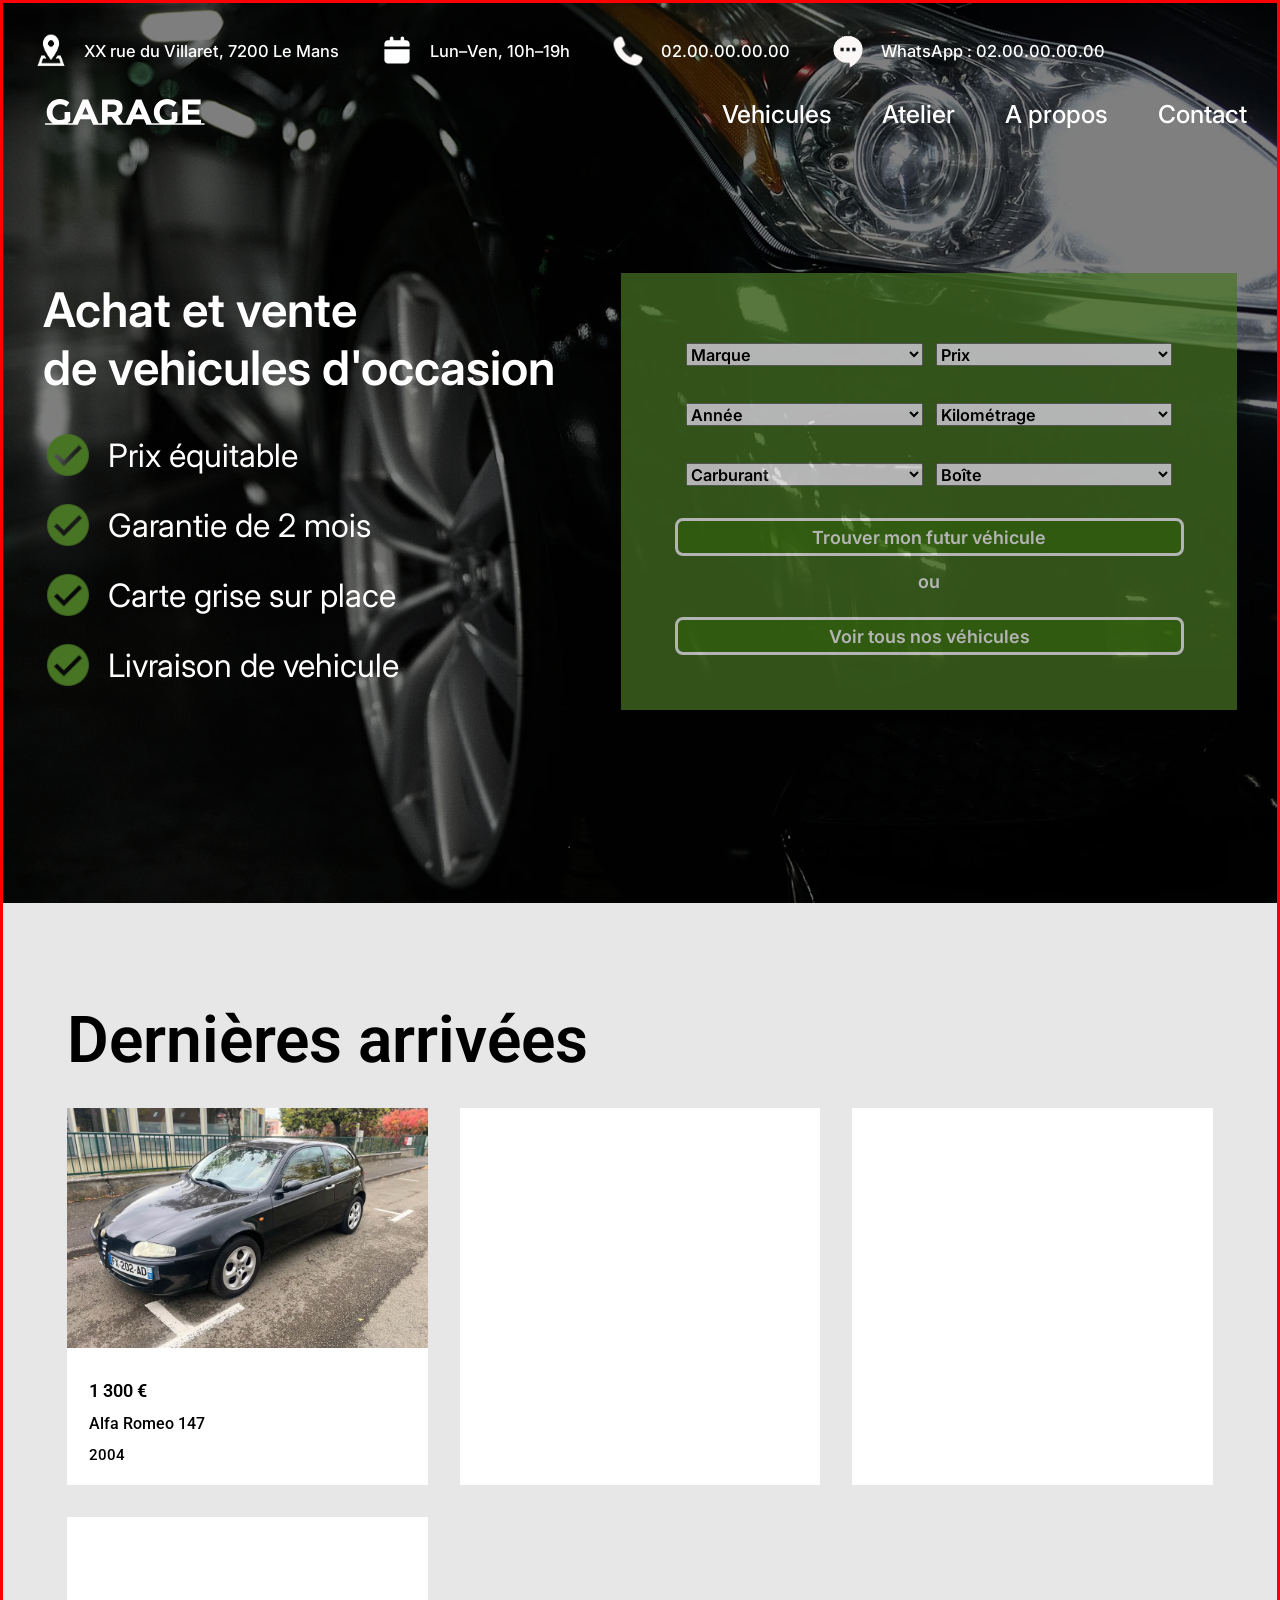
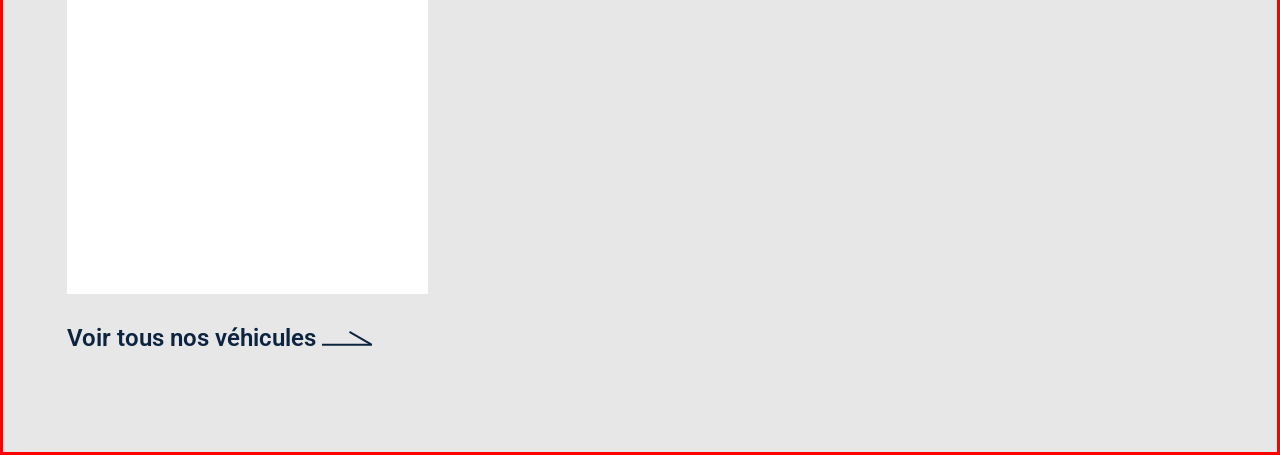
==== index.html @ d2f95412 "Add files via upload" ====
<!DOCTYPE html>

<html lang="fr">

<head>
    <meta charset="UTF-8">
    <meta name="viewport" content="width=device-width, initial-scale=1.0">

    <link rel="preconnect" href="https://fonts.googleapis.com">
    <link rel="preconnect" href="https://fonts.gstatic.com" crossorigin>
    <link
        href="https://fonts.googleapis.com/css2?family=Inter:ital,opsz,wght@0,14..32,100..900;1,14..32,100..900&family=Roboto:ital,wght@0,100..900;1,100..900&display=swap"
        rel="stylesheet">

    <link rel="stylesheet" href="assets/styles//style.css">

    <title>Document</title>
</head>

<body>
    <div class="wraper">
        <header class="header" id="main-header">
            <div class="header__contacts-line">
                <img src="assets/img/icons/Address.png" alt="adresse icon" class="header__icon">
                <span class="header__text">XX rue du Villaret, 7200 Le Mans</span>
                <img src="assets/img/icons/calendar-solid-full.svg" alt="calendriericon" class="header__icon">
                <span class="header__text"> Lun–Ven, 10h–19h</span>
                <img src="assets/img/icons/phone-white.png" alt="téléphone_icon" class="header__icon">
                <span class="header__text">02.00.00.00.00</span>
                <img src="assets/img/icons/Chat Bubble_white.png" alt="whatswpp tchat icon" class="header__icon">
                <span class="header__text">WhatsApp : 02.00.00.00.00</span>
            </div>
            <div class="header__menu-line">
                <div class="header__logo">
                    <img class="header__logo-icon" src="assets/img/icons/logo.svg" alt="logo">
                </div>
                <nav class="header__menu">
                    <list class="header__menu-list">
                        <li class="header__menu-item"><a href="" class="header__menu-link">Vehicules</a></li>
                        <li class="header__menu-item"><a href="" class="header__menu-link">Atelier</a></li>
                        <li class="header__menu-item"><a href="" class="header__menu-link">A propos</a></li>
                        <li class="header__menu-item"><a href="" class="header__menu-link">Contact</a></li>
                    </list>
                </nav>
            </div>
        </header>

        <div class="hero">
            <div class="hero__overlay">

            </div>
            <div class="hero__content">
                <div class="hero__text">
                    <div class="hero__title">
                        Achat et vente<br>
                        de vehicules d'occasion
                    </div>
                    <div class="hero__items">
                        <div class="hero__item">
                            <img src="assets/img/icons/Ok.svg" alt="OK">
                            Prix ​​équitable
                        </div>
                        <div class="hero__item">
                            <img src="assets/img/icons/Ok.svg" alt="OK">
                            Garantie de 2 mois
                        </div>
                        <div class="hero__item">
                            <img src="assets/img/icons/Ok.svg" alt="OK">
                            Carte grise sur place
                        </div>
                        <div class="hero__item">
                            <img src="assets/img/icons/Ok.svg" alt="OK">
                            Livraison de vehicule
                        </div>
                    </div>
                </div>
                <div class="hero__form">
                    <form action="search.php">
                        <div class="hero__inputs-container">
                            <div>
                                <label for="brand"></label>
                                <select name="brand" id="brand" class="hero__input">
                                    <option value="alfa-romeo">Marque</option>
                                    <option value="alfa-romeo">Alfa Romeo</option>
                                    <option value="bmw">BMW</option>
                                    <option value="chevrolet">Chevrolet</option>
                                    <option value="citroën">Citroën</option>
                                    <option value="ford">Ford</option>
                                    <option value="opel">Opel</option>
                                    <option value="peugeot">Peugeot</option>
                                    <option value="renault">Renault</option>
                                    <option value="volkswagen">Volkswagen</option>
                                </select>
                                <label for="proce"></label>
                                <select name="price" id="price" class="hero__input">
                                    <option value="">Prix</option>
                                    <option value="0-3000">Moins de 3 000 €</option>
                                    <option value="3000-6000">3 000 – 6 000 €</option>
                                    <option value="6000-10000">6 000 – 10 000 €</option>
                                    <option value="10001">Plus de 10 000 €</option>
                                </select>
                            </div>
                            <div>
                                <label for="year"></label>
                                <select name="year" id="year" class="hero__input">
                                    <option value="">Année</option>
                                    <option value="1990">1990 et avant</option>
                                    <option value="1995">1995 et avant</option>
                                    <option value="2000">2000 et avant</option>
                                    <option value="2005">2005 et avant</option>
                                    <option value="2010">2010 et avant</option>
                                    <option value="2015">2015 et avant</option>
                                    <option value="2020">2020 et avant</option>
                                    <option value="2021">2021 et plus</option>
                                </select>
                                <select name="mileage" id="mileage" class="hero__input">
                                    <option value="">Kilométrage</option>
                                    <option value="50000">50 000 km et moins</option>
                                    <option value="100000">100 000 km et moins</option>
                                    <option value="150000">150 000 km et moins</option>
                                    <option value="200000">200 000 km et moins</option>
                                    <option value="250000">250 000 km et moins</option>
                                    <option value="300000">300 000 km et moins</option>
                                    <option value="300001">Plus de 300 000 km</option>
                                </select>
                                <div>
                                    <select name="fuel" id="fuel" class="hero__input">
                                        <option value="">Carburant</option>
                                        <option value="essence">Essence</option>
                                        <option value="diesel">Diesel</option>
                                        <option value="hybride">Hybride</option>
                                        <option value="electrique">Électrique</option>
                                    </select>
                                    <select name="gearbox" id="gearbox" class="hero__input">
                                        <option value="">Boîte</option>
                                        <option value="manuelle">Manuelle</option>
                                        <option value="automatique">Automatique</option>
                                    </select>
                                </div>
                            </div>
                            <button class="hero__btn" id="find">
                                Trouver mon futur véhicule
                            </button>
                            <span class="or">ou</span>
                            <button class="hero__btn" id="all">
                                Voir tous nos véhicules
                            </button>
                        </div>
                    </form>
                </div>
            </div>
        </div>

        <section class="cars">
            <h2>Dernières arrivées</h2>
            <div class="cars__card-container">
                <div class="cars__card">
                    <div class="cars__img-container">
                        <img src="assets/img/content/01/01.jpg" alt="Alfa Romeo 147">
                        <div class="cars__specs">
                            <div class="cars__price">
                                1 300 €
                            </div>
                            <div class="cars__brand">
                                Alfa Romeo 147
                            </div>
                            <div class="cars__year">
                                2004
                            </div>
                        </div>
                    </div>
                </div>
                <div class="cars__card">

                </div>
                <div class="cars__card">

                </div>
                <div class="cars__card">

                </div>
            </div>
            <a href="#" class="inner-link">Voir tous nos véhicules <img src="assets/img/icons/link_arrow.svg"
                    alt=""></a>
        </section>

</body>

</html>
---- assets/styles/style.css ----
/*** NORMALIZING ***/

* {
    box-sizing: border-box;
}

h1,
h2,
h3,
h4,
h5,
h6,
body,
div {
    margin: 0;
    padding: 0;
}

input,
textarea,
div {
    margin: 0;
    padding: 0;
    box-sizing: border-box;
}

ul,
ol,
li {
    list-style: none;
    margin: 0;
    padding: 0;
}

a {
    text-decoration: none;
}

a:hover {
    text-decoration: underline;
}

/*** END OF NORMALIZING ***/

body {
    background: #e7e7e7;
    overflow-x: hidden;
}

h2 {
    font-size: 64px;
    font-weight: 600;
}

.inner-link {
    font-family: 'Roboto';
    font-size: 24px;
    font-weight: 600;
    color: #0C243F;
}

.wraper {
    border: 3px solid red;
    position: relative;
    max-width: 1920px;
    margin: 0 auto;
}

/*** HEADER ***/

.header {
    position: absolute;
    top: 0;
    left: 0;
    width: 100%;
    height: 200px;
    padding: 30px;
    font-family: 'Inter';
    z-index: 5;
}

.header__contacts-line {
    display: flex;
    justify-content: start;
    align-items: center;
    margin-bottom: 30px;
}

.header__icon {
    width: calc(35px + (45 - 35) * ((100vw - 1200px) / (1920 - 1200)));
    height: calc(35px + (45 - 35) * ((100vw - 1200px) / (1920 - 1200)));
    margin-right: 15px;
}

.header__text {
    color: #ffffff;
    font-size: calc(16px + (20 - 16) * ((100vw - 1200px) / (1920 - 1200)));
    font-weight: 500;
    margin-right: 40px;
}

.header__menu-line {
    width: 100%;
    display: flex;
    justify-content: space-between;
    align-items: center;
    color: #ffffff;
}

.header__logo img {
    width: calc(180px + (220 - 180) * ((100vw - 1200px) / (1920 - 1200)));
    height: calc(25px + (35 - 25) * ((100vw - 1200px) / (1920 - 1200)));
}

.header__menu-list {
    display: flex;
    justify-content: space-between;
    align-items: center;
}

.header__menu-item {
    margin-left: 50px;
}

.header__menu-link {
    font-size: calc(24px + (30 - 24) * ((100vw - 1200px) / (1920 - 1200)));
    font-weight: 500;
    color: #ffffff;
}

/*** HERO ***/
.hero {
    position: relative;
    width: 100%;
    height: 100vh;
    font-family: 'Inter';
    background-image: url("../../img/content/main-hero.webp");
    background-size: cover;
    background-position: center;
}

.hero__overlay {
    width: 100%;
    height: 100%;
    background: #000000;
    opacity: 0.5;
    z-index: 3;
    position: absolute;
    inset: 0;
}

.hero__content {
    z-index: 3;
    color: #ffffff;
    font-size: 50px;
    position: absolute;
    top: 30%;
    padding: 0 40px;
    display: flex;
    justify-content: space-between;
    align-items: flex-end;
    width: 100%;
}

.hero__text {
    width: 50%;
}

.hero__title {
    font-size: calc(45px + (70 - 45) * ((100vw - 1200px) / (1920 - 1200)));
    font-weight: 600;
}

.hero__items {
    margin-top: 33px;
}

.hero__items img {
    margin-right: 15px;
}

.hero__item {
    display: flex;
    justify-content: flex-start;
    align-items: center;
    font-size: calc(30px + (50 - 30) * ((100vw - 1200px) / (1920 - 1200)));
    margin-bottom: 20px;
}

.hero__form {
    background-color: #477524;
    opacity: 0.7;
    width: 53%;
    height: auto;
    padding: 40px;
    margin-top: 0px;
}

.hero__inputs-container {
    display: flex;
    flex-direction: column;
    justify-content: flex-start;
    align-items: center;
}

.hero__input {
    /* width: 290px; */
    width: calc(230px + (290 - 230) * ((100vw - 1200px) / (1920 - 1200)));
    height: 23px;
    font-family: 'Inter';
    font-size: calc(16px + (18 - 16) * ((100vw - 1200px) / (1920 - 1200)));
    font-weight: 600;
}

.hero__btn {
    background-color: #448016;
    width: 95%;
    height: 38px;
    border: 3px solid #ffffff;
    border-radius: 8px;
    margin: 25px 0 15px 0;
    font-family: 'Inter';
    font-size: 18px;
    font-weight: 600;
    color: #ffffff;
}

.hero__btn:hover {
    background-color: #90cf60;
    color: #0C243F;
}

.or {
    font-family: 'Inter';
    font-size: 18px;
    font-weight: 600;
    color: #ffffff;
}

/*** CARS **/
.cars {
    max-width: 1393px;
    width: 90%;
    margin: 100px auto;
    font-family: 'Roboto';
}

.cars__card-container {
    margin: 30px auto;
    width: 100%;
    display: grid;
    grid-template-columns: repeat(auto-fit, minmax(321px, 1fr));
    gap: 32px;
}

.cars__card {
    background-color: #ffffff;
    /*  width: 321px; */
    height: 377px;
}

.cars__img-container {
    width: 100%;
    height: 240px;
}

.cars__img-container img {
    width: 100%;
    height: 240px;
    object-fit: cover;
}

.cars__specs {
    width: 100%;
    padding: 28px 22px;
}

.cars__price {
    font-size: 18px;
    font-weight: 600;
}

.cars__brand {
    font-size: 16px;
    font-weight: 500;
}

.cars__year {
    font-size: 15px;
    font-weight: 500;
}

.cars__price,
.cars__brand {
    margin-bottom: 13px;
}
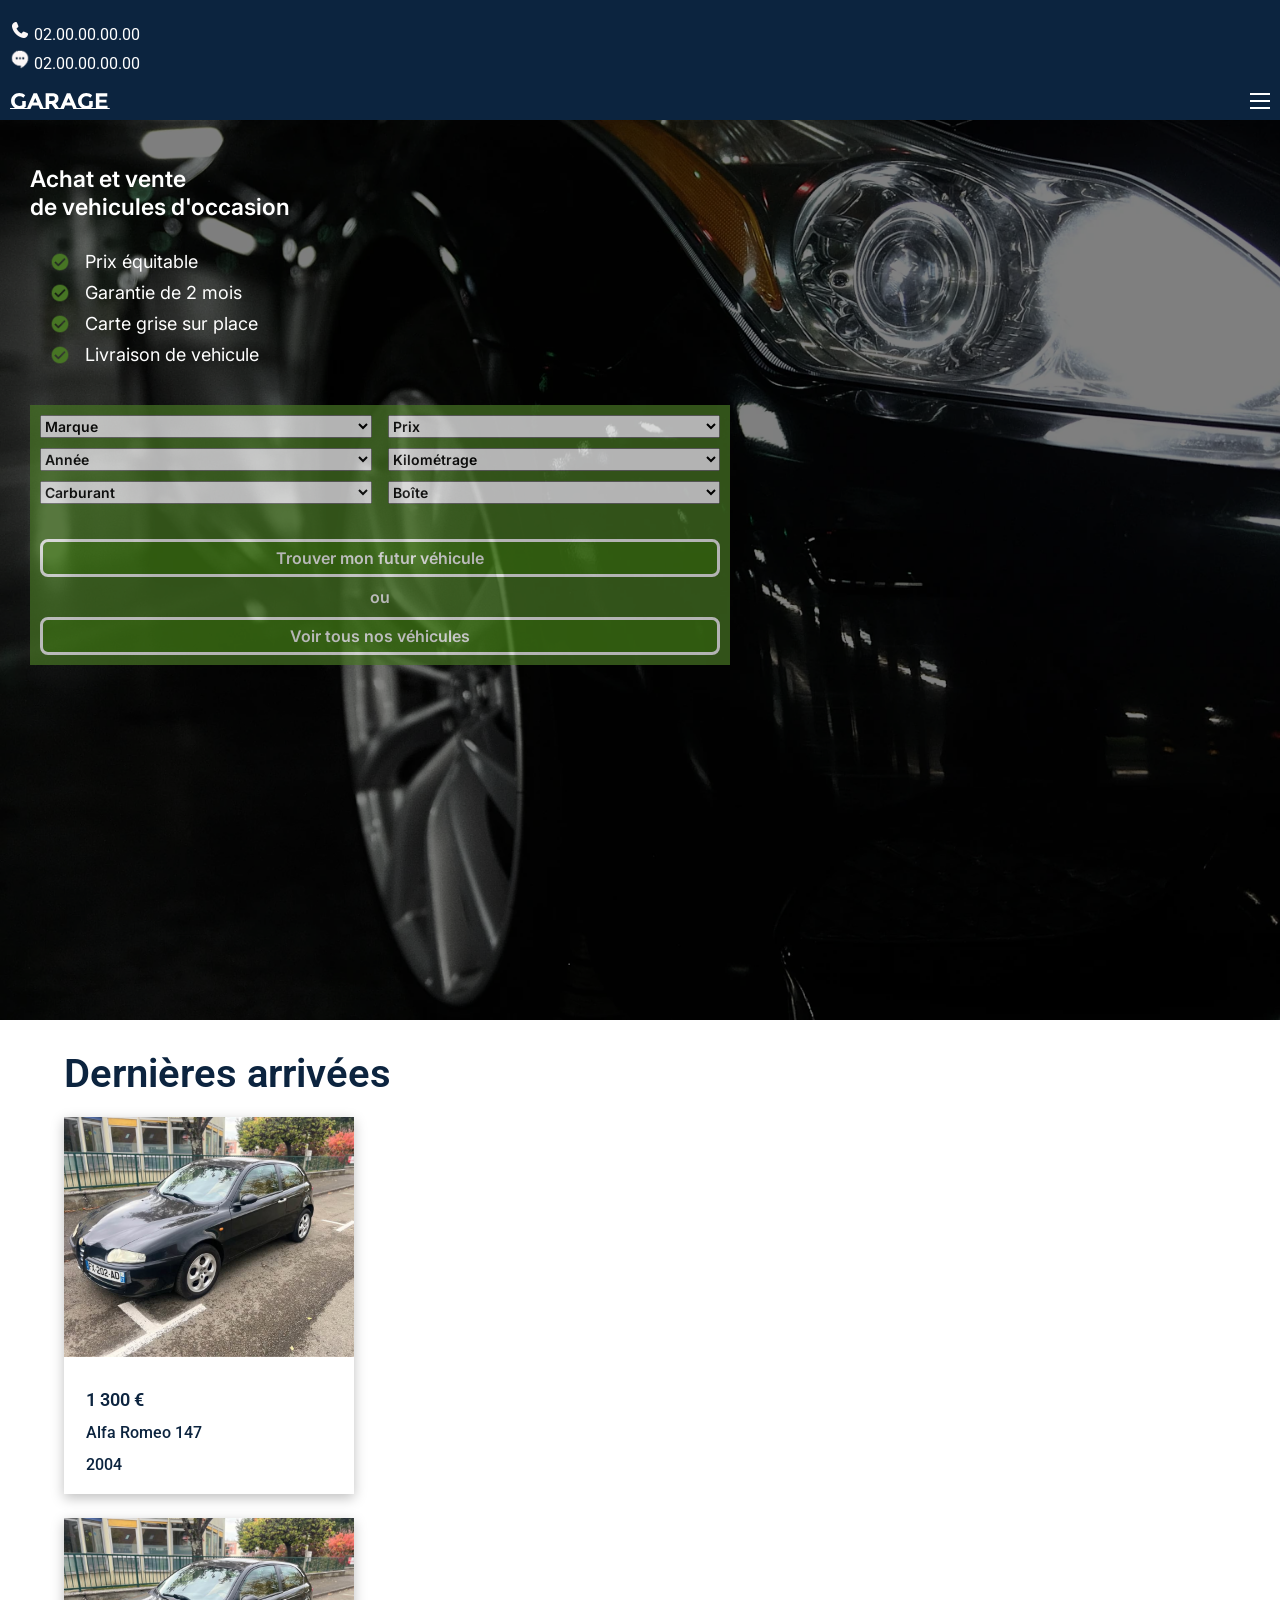
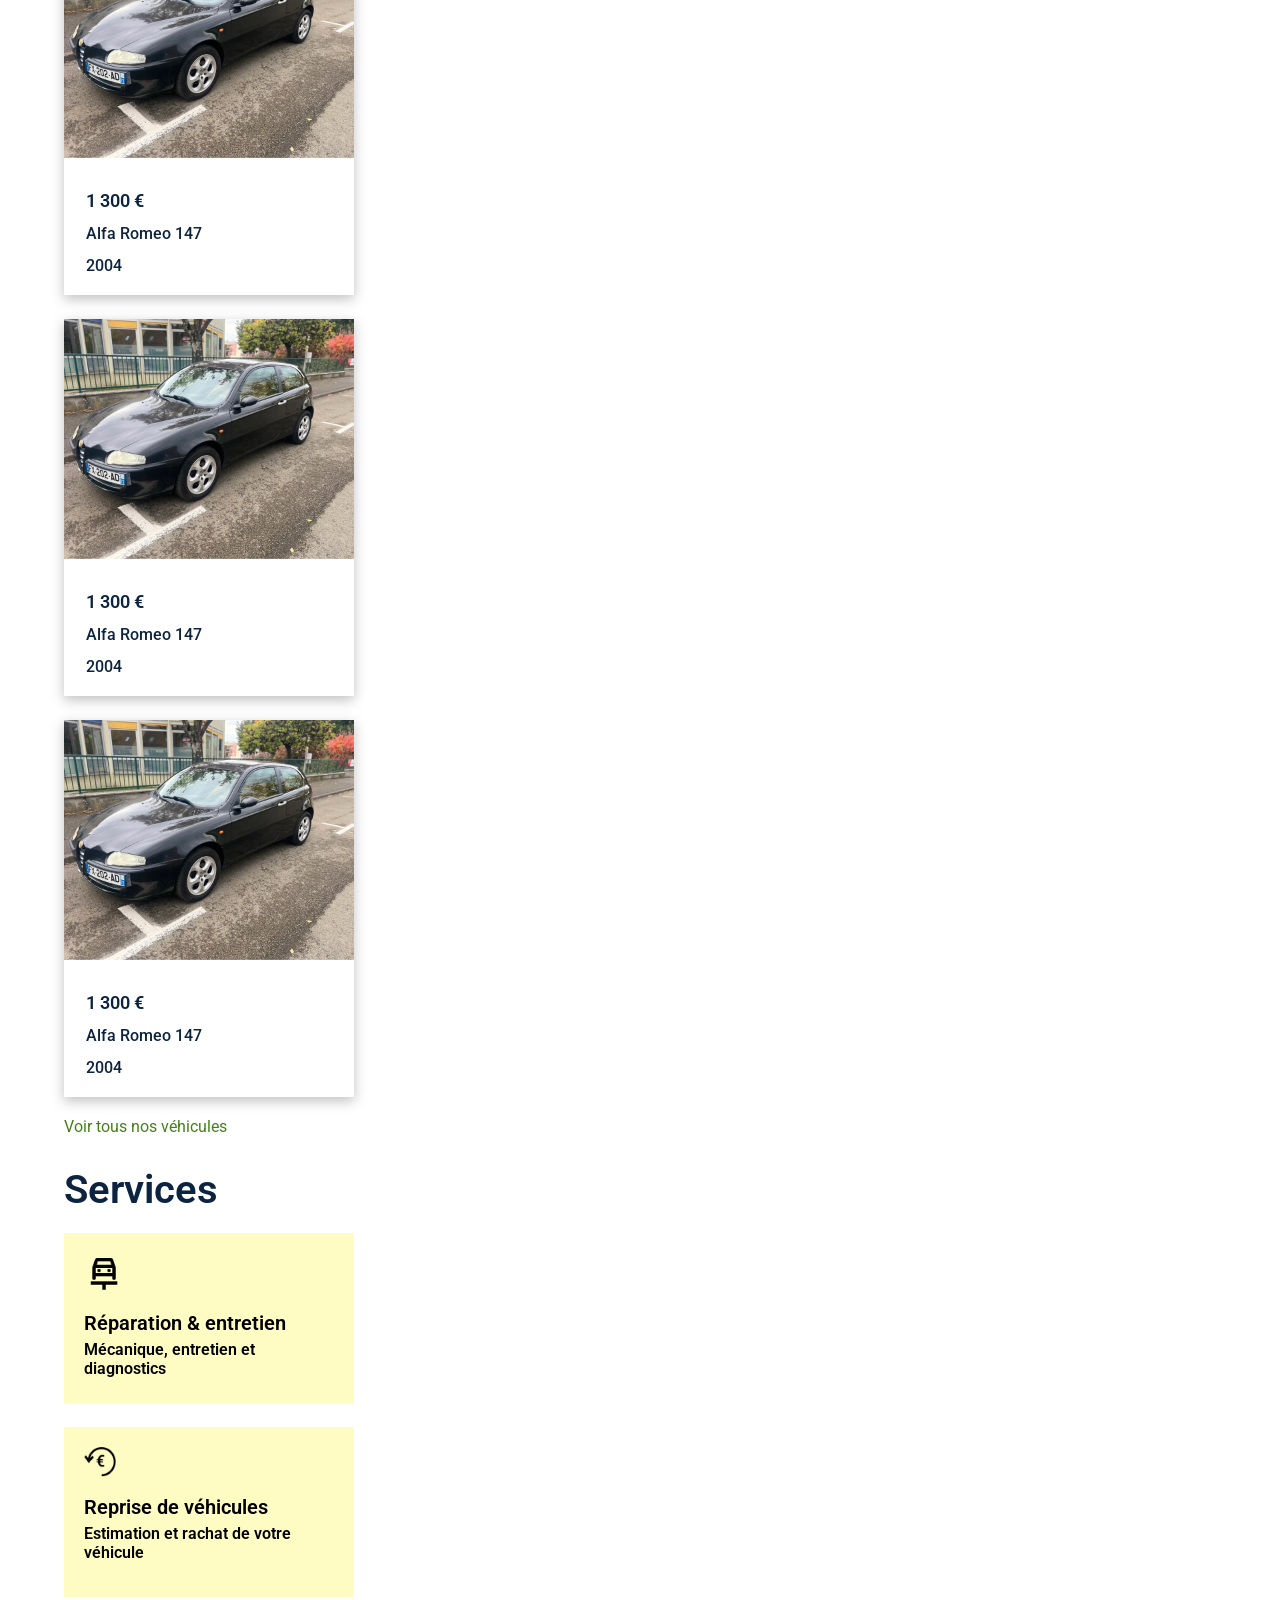
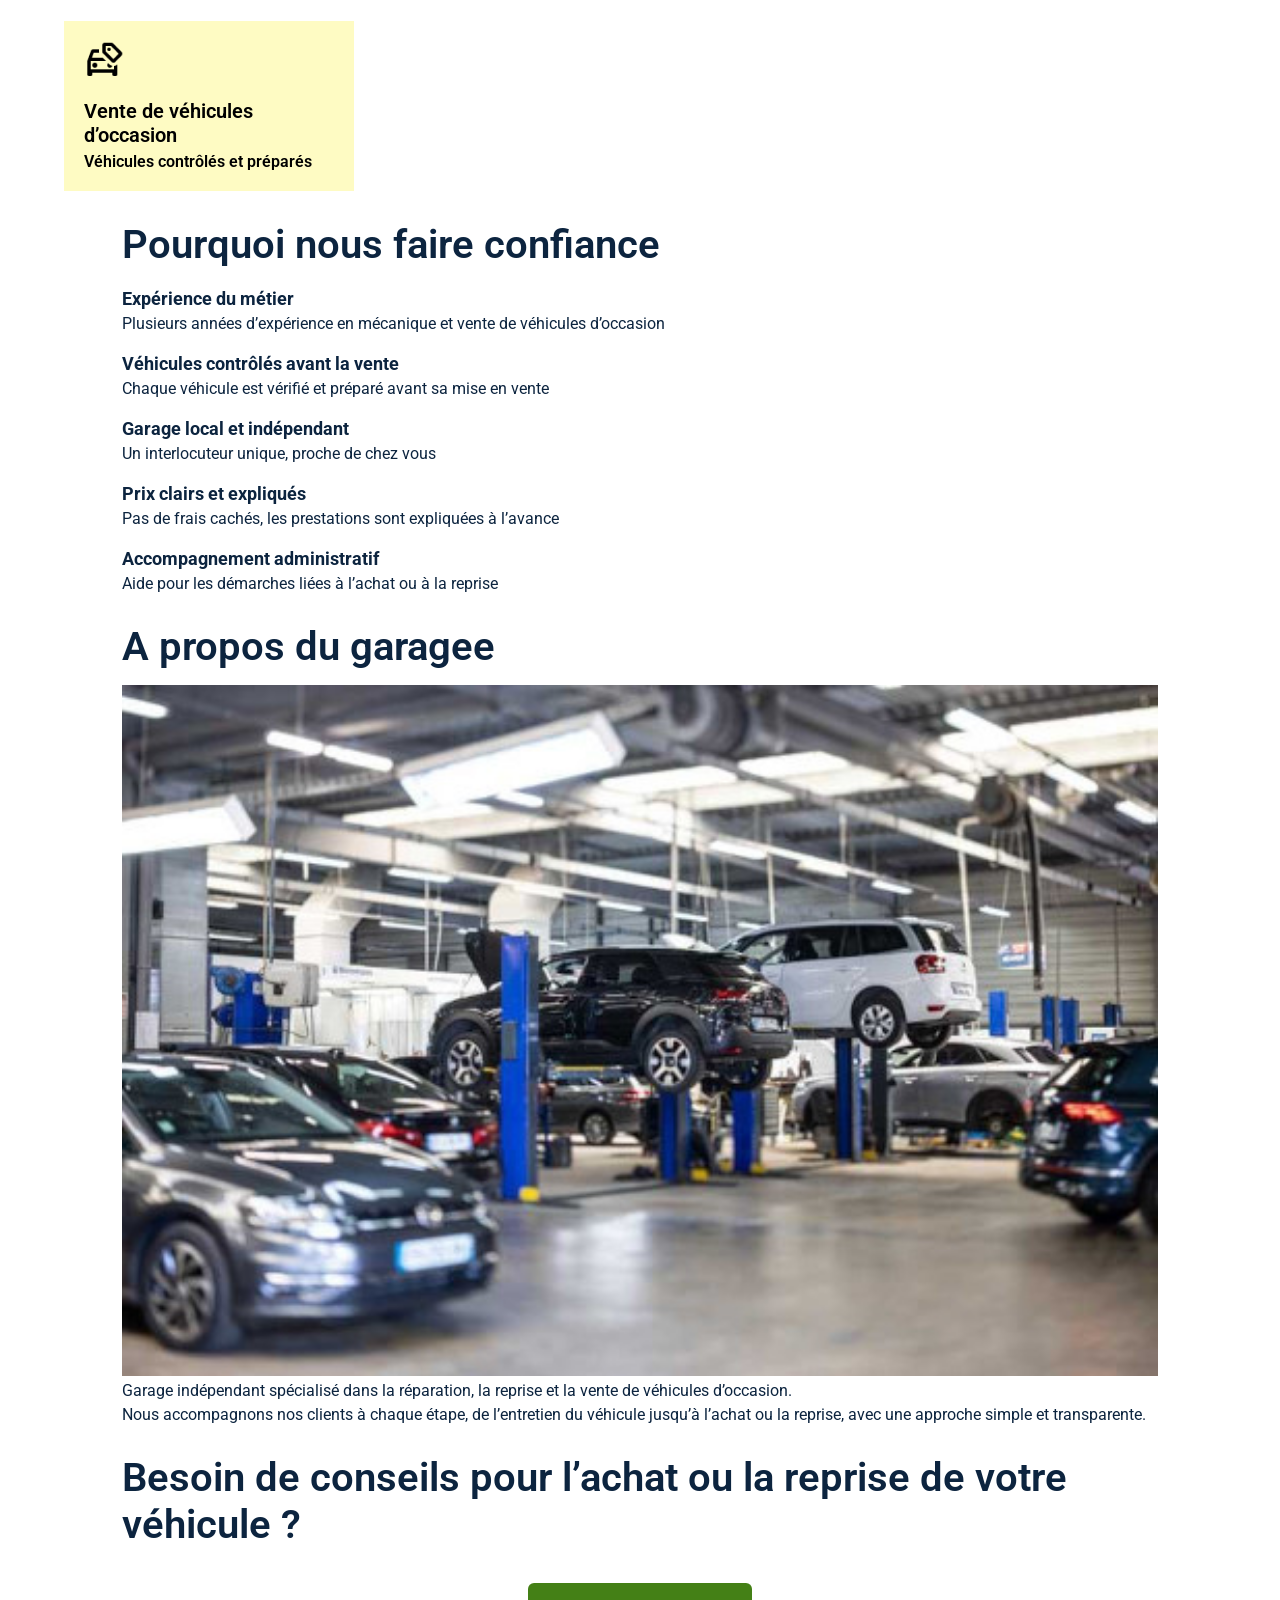
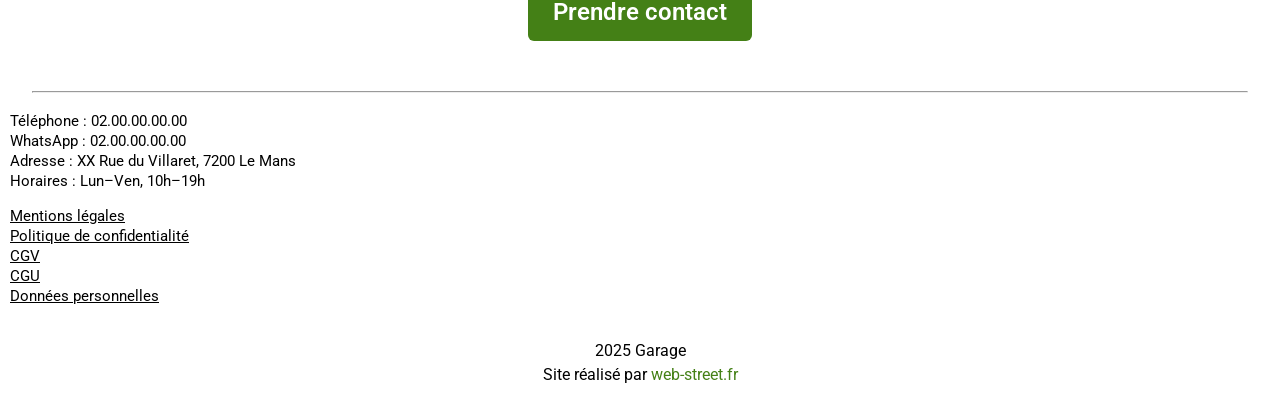
==== commit 89ae7aac: "Add files via upload" ====
--- a/index.html
+++ b/index.html
@@ -3,6 +3,7 @@
 <html lang="fr">
 
 <head>
+
     <meta charset="UTF-8">
     <meta name="viewport" content="width=device-width, initial-scale=1.0">
 
@@ -12,27 +13,43 @@
         href="https://fonts.googleapis.com/css2?family=Inter:ital,opsz,wght@0,14..32,100..900;1,14..32,100..900&family=Roboto:ital,wght@0,100..900;1,100..900&display=swap"
         rel="stylesheet">
 
-    <link rel="stylesheet" href="assets/styles//style.css">
+    <link rel="stylesheet" href="assets/styles/style.css">
 
     <title>Document</title>
 </head>
 
 <body>
-    <div class="wraper">
+
+    <div class="wrapper">
         <header class="header" id="main-header">
             <div class="header__contacts-line">
-                <img src="assets/img/icons/Address.png" alt="adresse icon" class="header__icon">
-                <span class="header__text">XX rue du Villaret, 7200 Le Mans</span>
-                <img src="assets/img/icons/calendar-solid-full.svg" alt="calendriericon" class="header__icon">
-                <span class="header__text"> Lun–Ven, 10h–19h</span>
-                <img src="assets/img/icons/phone-white.png" alt="téléphone_icon" class="header__icon">
-                <span class="header__text">02.00.00.00.00</span>
-                <img src="assets/img/icons/Chat Bubble_white.png" alt="whatswpp tchat icon" class="header__icon">
-                <span class="header__text">WhatsApp : 02.00.00.00.00</span>
+                <div>
+                    <img src="assets/img/icons/Address.png" alt="adresse icon" class="header__icon" id="address">
+                    <span class="header__text" id="address-text">XX rue du Villaret, 7200 Le Mans</span>
+                </div>
+                <div>
+                    <img src="assets/img/icons/calendar-solid-full.svg" alt="calendrier icon" class="header__icon"
+                        id="calendar">
+                    <span class="header__text" id="calendar-text"> Lun–Ven, 10h–19h</span>
+                </div>
+                <div>
+                    <img src="assets/img/icons/phone-white.png" alt="téléphone_icon" class="header__icon">
+                    <span class="header__text">02.00.00.00.00</span>
+                </div>
+                <div>
+                    <img src="assets/img/icons/Chat Bubble_white.png" alt="whatswpp tchat icon" class="header__icon">
+                    <span class="header__text"><span id="whatsapp__text">WhatsApp : </span>02.00.00.00.00</span>
+                </div>
             </div>
             <div class="header__menu-line">
+
                 <div class="header__logo">
                     <img class="header__logo-icon" src="assets/img/icons/logo.svg" alt="logo">
+                </div>
+                <div class="header__burger">
+                    <span class="header__burger-bar" id="header__burger-bar-1"></span>
+                    <span class="header__burger-bar" id="header__burger-bar-2"></span>
+                    <span class="header__burger-bar" id="header__burger-bar-3"></span>
                 </div>
                 <nav class="header__menu">
                     <list class="header__menu-list">
@@ -56,98 +73,106 @@
                         de vehicules d'occasion
                     </div>
                     <div class="hero__items">
-                        <div class="hero__item">
-                            <img src="assets/img/icons/Ok.svg" alt="OK">
-                            Prix ​​équitable
-                        </div>
-                        <div class="hero__item">
-                            <img src="assets/img/icons/Ok.svg" alt="OK">
-                            Garantie de 2 mois
-                        </div>
-                        <div class="hero__item">
-                            <img src="assets/img/icons/Ok.svg" alt="OK">
-                            Carte grise sur place
-                        </div>
-                        <div class="hero__item">
-                            <img src="assets/img/icons/Ok.svg" alt="OK">
-                            Livraison de vehicule
-                        </div>
-                    </div>
-                </div>
-                <div class="hero__form">
-                    <form action="search.php">
-                        <div class="hero__inputs-container">
-                            <div>
-                                <label for="brand"></label>
-                                <select name="brand" id="brand" class="hero__input">
-                                    <option value="alfa-romeo">Marque</option>
-                                    <option value="alfa-romeo">Alfa Romeo</option>
-                                    <option value="bmw">BMW</option>
-                                    <option value="chevrolet">Chevrolet</option>
-                                    <option value="citroën">Citroën</option>
-                                    <option value="ford">Ford</option>
-                                    <option value="opel">Opel</option>
-                                    <option value="peugeot">Peugeot</option>
-                                    <option value="renault">Renault</option>
-                                    <option value="volkswagen">Volkswagen</option>
-                                </select>
-                                <label for="proce"></label>
-                                <select name="price" id="price" class="hero__input">
-                                    <option value="">Prix</option>
-                                    <option value="0-3000">Moins de 3 000 €</option>
-                                    <option value="3000-6000">3 000 – 6 000 €</option>
-                                    <option value="6000-10000">6 000 – 10 000 €</option>
-                                    <option value="10001">Plus de 10 000 €</option>
-                                </select>
-                            </div>
-                            <div>
-                                <label for="year"></label>
-                                <select name="year" id="year" class="hero__input">
-                                    <option value="">Année</option>
-                                    <option value="1990">1990 et avant</option>
-                                    <option value="1995">1995 et avant</option>
-                                    <option value="2000">2000 et avant</option>
-                                    <option value="2005">2005 et avant</option>
-                                    <option value="2010">2010 et avant</option>
-                                    <option value="2015">2015 et avant</option>
-                                    <option value="2020">2020 et avant</option>
-                                    <option value="2021">2021 et plus</option>
-                                </select>
-                                <select name="mileage" id="mileage" class="hero__input">
-                                    <option value="">Kilométrage</option>
-                                    <option value="50000">50 000 km et moins</option>
-                                    <option value="100000">100 000 km et moins</option>
-                                    <option value="150000">150 000 km et moins</option>
-                                    <option value="200000">200 000 km et moins</option>
-                                    <option value="250000">250 000 km et moins</option>
-                                    <option value="300000">300 000 km et moins</option>
-                                    <option value="300001">Plus de 300 000 km</option>
-                                </select>
-                                <div>
-                                    <select name="fuel" id="fuel" class="hero__input">
-                                        <option value="">Carburant</option>
-                                        <option value="essence">Essence</option>
-                                        <option value="diesel">Diesel</option>
-                                        <option value="hybride">Hybride</option>
-                                        <option value="electrique">Électrique</option>
-                                    </select>
-                                    <select name="gearbox" id="gearbox" class="hero__input">
-                                        <option value="">Boîte</option>
-                                        <option value="manuelle">Manuelle</option>
-                                        <option value="automatique">Automatique</option>
-                                    </select>
-                                </div>
-                            </div>
-                            <button class="hero__btn" id="find">
-                                Trouver mon futur véhicule
-                            </button>
-                            <span class="or">ou</span>
-                            <button class="hero__btn" id="all">
-                                Voir tous nos véhicules
-                            </button>
-                        </div>
-                    </form>
-                </div>
+                        <div>
+                            <div class="hero__item">
+                                <img src="assets/img/icons/Ok.svg" alt="OK">
+                                Prix ​​équitable
+                            </div>
+                            <div class="hero__item">
+                                <img src="assets/img/icons/Ok.svg" alt="OK">
+                                Garantie de 2 mois
+                            </div>
+                        </div>
+                        <div>
+                            <div class="hero__item">
+                                <img src="assets/img/icons/Ok.svg" alt="OK">
+                                Carte grise sur place
+                            </div>
+                            <div class="hero__item">
+                                <img src="assets/img/icons/Ok.svg" alt="OK">
+                                Livraison de vehicule
+                            </div>
+                        </div>
+                    </div>
+                </div>
+
+                <form class="hero__form" action="search.php">
+                    <div class="hero__inputs-container">
+                        <div class="hero__row">
+                            <label for="year" class="visually-hidden"></label>
+                            <select name="brand" id="brand" class="hero__input">
+                                <option value="alfa-romeo">Marque</option>
+                                <option value="alfa-romeo">Alfa Romeo</option>
+                                <option value="bmw">BMW</option>
+                                <option value="chevrolet">Chevrolet</option>
+                                <option value="citroën">Citroën</option>
+                                <option value="ford">Ford</option>
+                                <option value="opel">Opel</option>
+                                <option value="peugeot">Peugeot</option>
+                                <option value="renault">Renault</option>
+                                <option value="volkswagen">Volkswagen</option>
+                            </select>
+                            <label for="year" class="visually-hidden"></label>
+                            <select name="price" id="price" class="hero__input">
+                                <option value="">Prix</option>
+                                <option value="0-3000">Moins de 3 000 €</option>
+                                <option value="3000-6000">3 000 – 6 000 €</option>
+                                <option value="6000-10000">6 000 – 10 000 €</option>
+                                <option value="10001">Plus de 10 000 €</option>
+                            </select>
+                        </div>
+                        <div class="hero__row">
+                            <label for="year" class="visually-hidden"></label>
+                            <select name="year" id="year" class="hero__input">
+                                <option value="">Année</option>
+                                <option value="1990">1990 et avant</option>
+                                <option value="1995">1995 et avant</option>
+                                <option value="2000">2000 et avant</option>
+                                <option value="2005">2005 et avant</option>
+                                <option value="2010">2010 et avant</option>
+                                <option value="2015">2015 et avant</option>
+                                <option value="2020">2020 et avant</option>
+                                <option value="2021">2021 et plus</option>
+                            </select>
+                            <label for="year" class="visually-hidden"></label>
+                            <select name="mileage" id="mileage" class="hero__input">
+                                <option value="">Kilométrage</option>
+                                <option value="50000">50 000 km et moins</option>
+                                <option value="100000">100 000 km et moins</option>
+                                <option value="150000">150 000 km et moins</option>
+                                <option value="200000">200 000 km et moins</option>
+                                <option value="250000">250 000 km et moins</option>
+                                <option value="300000">300 000 km et moins</option>
+                                <option value="300001">Plus de 300 000 km</option>
+                            </select>
+                        </div>
+                        <div class="hero__row">
+                            <label for="year" class="visually-hidden"></label>
+                            <select name="fuel" id="fuel" class="hero__input">
+                                <option value="">Carburant</option>
+                                <option value="essence">Essence</option>
+                                <option value="diesel">Diesel</option>
+                                <option value="hybride">Hybride</option>
+                                <option value="electrique">Électrique</option>
+                            </select>
+                            <label for="year" class="visually-hidden"></label>
+                            <select name="gearbox" id="gearbox" class="hero__input">
+                                <option value="">Boîte</option>
+                                <option value="manuelle">Manuelle</option>
+                                <option value="automatique">Automatique</option>
+                            </select>
+                        </div>
+
+                        <button class="hero__btn" id="find">
+                            Trouver mon futur véhicule
+                        </button>
+                        <span class="or">ou</span>
+                        <button class="hero__btn" id="all">
+                            Voir tous nos véhicules
+                        </button>
+                    </div>
+                </form>
+
             </div>
         </div>
 
@@ -171,19 +196,149 @@
                     </div>
                 </div>
                 <div class="cars__card">
-
+                    <div class="cars__img-container">
+                        <img src="assets/img/content/01/01.jpg" alt="Alfa Romeo 147">
+                        <div class="cars__specs">
+                            <div class="cars__price">
+                                1 300 €
+                            </div>
+                            <div class="cars__brand">
+                                Alfa Romeo 147
+                            </div>
+                            <div class="cars__year">
+                                2004
+                            </div>
+                        </div>
+                    </div>
                 </div>
                 <div class="cars__card">
-
+                    <div class="cars__img-container">
+                        <img src="assets/img/content/01/01.jpg" alt="Alfa Romeo 147">
+                        <div class="cars__specs">
+                            <div class="cars__price">
+                                1 300 €
+                            </div>
+                            <div class="cars__brand">
+                                Alfa Romeo 147
+                            </div>
+                            <div class="cars__year">
+                                2004
+                            </div>
+                        </div>
+                    </div>
                 </div>
                 <div class="cars__card">
-
-                </div>
-            </div>
-            <a href="#" class="inner-link">Voir tous nos véhicules <img src="assets/img/icons/link_arrow.svg"
-                    alt=""></a>
+                    <div class="cars__img-container">
+                        <img src="assets/img/content/01/01.jpg" alt="Alfa Romeo 147">
+                        <div class="cars__specs">
+                            <div class="cars__price">
+                                1 300 €
+                            </div>
+                            <div class="cars__brand">
+                                Alfa Romeo 147
+                            </div>
+                            <div class="cars__year">
+                                2004
+                            </div>
+                        </div>
+                    </div>
+                </div>
+            </div>
+            <a href="#">Voir tous nos véhicules</a>
         </section>
 
+        <section class="services">
+            <h2>Services</h2>
+            <div class="services__cards-container">
+                <div class="services__card">
+                    <img src="assets/img/icons/Car repair.png" id="Services__card-icon1"
+                        alt="reparation de vevicule icon">
+                    <span class="services__card-title">
+                        Réparation & entretien
+                    </span>
+                    <span class="services__card-text">
+                        Mécanique, entretien et diagnostics
+                    </span>
+                </div>
+                <div class="services__card">
+                    <img src="assets/img/icons/reprise.png" id="Services__card-icon2" alt="reparation de vevicule icon">
+                    <span class="services__card-title">
+                        Reprise de véhicules
+                    </span>
+                    <span class="services__card-text">
+                        Estimation et rachat de votre véhicule
+                    </span>
+                </div>
+                <div class="services__card">
+                    <img src="assets/img/icons/Car tag.png" id="Services__card-icon1" alt="reparation de vevicule icon">
+                    <span class="services__card-title">
+                        Vente de véhicules d’occasion
+                    </span>
+                    <span class="services__card-text">
+                        Véhicules contrôlés et préparés
+                    </span>
+                </div>
+            </div>
+            <section class="trust">
+                <h2>Pourquoi nous faire confiance</h2>
+                <h4>Expérience du métier</h4>
+                <p>Plusieurs années d’expérience en mécanique et vente de véhicules d’occasion</p>
+                <h4>Véhicules contrôlés avant la vente</h4>
+                <p>Chaque véhicule est vérifié et préparé avant sa mise en vente</p>
+                <h4>Garage local et indépendant</h4>
+                <p>Un interlocuteur unique, proche de chez vous</p>
+                <h4>Prix clairs et expliqués</h4>
+                <p>Pas de frais cachés, les prestations sont expliquées à l’avance</p>
+                <h4>Accompagnement administratif</h4>
+                <p>Aide pour les démarches liées à l’achat ou à la reprise</p>
+            </section>
+            <section class="about">
+                <h2>A propos du garagee</h2>
+                <div class="about__img">
+                    <img src="assets/img/content/garage.jpg" alt="garage">
+                    <p>
+                        Garage indépendant spécialisé dans la réparation, la reprise et la vente de véhicules
+                        d’occasion.
+                    </p>
+                    <p>
+                        Nous accompagnons nos clients à chaque étape, de l’entretien du véhicule jusqu’à l’achat ou la
+                        reprise, avec une approche simple et transparente.
+                    </p>
+                </div>
+            </section>
+
+            <section class="cta">
+                <h2>Besoin de conseils pour l’achat ou la reprise de votre véhicule ?</h2>
+                <a href="contacta.html" id="cta__redirect">Prendre contact</a>
+            </section>
+        </section>
+
+        <footer class="footer">
+            <hr>
+            <div class="footer__upper">
+                <ul>
+                    <li>Téléphone : 02.00.00.00.00</li>
+                    <li>WhatsApp : 02.00.00.00.00</li>
+                    <li>Adresse : XX Rue du Villaret, 7200 Le Mans</li>
+                    <li>Horaires : Lun–Ven, 10h–19h</li>
+                </ul>
+                <ul>
+                    <li><a href="" class="footer__link">Mentions légales</a></li>
+                    <li><a href="" class="footer__link">Politique de confidentialité</a></li>
+                    <li><a href="" class="footer__link">CGV</a></li>
+                    <li><a href="" class="footer__link">CGU</a></li>
+                    <li><a href="" class="footer__link">Données personnelles</a></li>
+                </ul>
+            </div>
+            <div class="footer__bottom">
+                <p>2025 Garage</p>
+                <p>Site réalisé par <a href="">web-street.fr</a></p>
+                </ul>
+            </div>
+        </footer>
+
+        <script src="assets/scripts/script.js" defer></script>
+
 </body>
 
 </html>
--- a/assets/styles/style.css
+++ b/assets/styles/style.css
@@ -1,296 +1,17 @@
-/*** NORMALIZING ***/
+@import "base/reset.css";
+@import "base/variables.css";
+@import "base/typography.css";
+@import "base/base.css";
 
-* {
-    box-sizing: border-box;
-}
+@import "layout/wrapper.css";
+@import "layout/grid.css";
 
-h1,
-h2,
-h3,
-h4,
-h5,
-h6,
-body,
-div {
-    margin: 0;
-    padding: 0;
-}
+@import "components/header.css";
+@import "components/footer.css";
+@import "components/hero.css";
+@import "components/cars.css";
+@import "components/services.css";
+@import "components/buttons.css";
+@import "components/form-controls.css";
 
-input,
-textarea,
-div {
-    margin: 0;
-    padding: 0;
-    box-sizing: border-box;
-}
-
-ul,
-ol,
-li {
-    list-style: none;
-    margin: 0;
-    padding: 0;
-}
-
-a {
-    text-decoration: none;
-}
-
-a:hover {
-    text-decoration: underline;
-}
-
-/*** END OF NORMALIZING ***/
-
-body {
-    background: #e7e7e7;
-    overflow-x: hidden;
-}
-
-h2 {
-    font-size: 64px;
-    font-weight: 600;
-}
-
-.inner-link {
-    font-family: 'Roboto';
-    font-size: 24px;
-    font-weight: 600;
-    color: #0C243F;
-}
-
-.wraper {
-    border: 3px solid red;
-    position: relative;
-    max-width: 1920px;
-    margin: 0 auto;
-}
-
-/*** HEADER ***/
-
-.header {
-    position: absolute;
-    top: 0;
-    left: 0;
-    width: 100%;
-    height: 200px;
-    padding: 30px;
-    font-family: 'Inter';
-    z-index: 5;
-}
-
-.header__contacts-line {
-    display: flex;
-    justify-content: start;
-    align-items: center;
-    margin-bottom: 30px;
-}
-
-.header__icon {
-    width: calc(35px + (45 - 35) * ((100vw - 1200px) / (1920 - 1200)));
-    height: calc(35px + (45 - 35) * ((100vw - 1200px) / (1920 - 1200)));
-    margin-right: 15px;
-}
-
-.header__text {
-    color: #ffffff;
-    font-size: calc(16px + (20 - 16) * ((100vw - 1200px) / (1920 - 1200)));
-    font-weight: 500;
-    margin-right: 40px;
-}
-
-.header__menu-line {
-    width: 100%;
-    display: flex;
-    justify-content: space-between;
-    align-items: center;
-    color: #ffffff;
-}
-
-.header__logo img {
-    width: calc(180px + (220 - 180) * ((100vw - 1200px) / (1920 - 1200)));
-    height: calc(25px + (35 - 25) * ((100vw - 1200px) / (1920 - 1200)));
-}
-
-.header__menu-list {
-    display: flex;
-    justify-content: space-between;
-    align-items: center;
-}
-
-.header__menu-item {
-    margin-left: 50px;
-}
-
-.header__menu-link {
-    font-size: calc(24px + (30 - 24) * ((100vw - 1200px) / (1920 - 1200)));
-    font-weight: 500;
-    color: #ffffff;
-}
-
-/*** HERO ***/
-.hero {
-    position: relative;
-    width: 100%;
-    height: 100vh;
-    font-family: 'Inter';
-    background-image: url("../../img/content/main-hero.webp");
-    background-size: cover;
-    background-position: center;
-}
-
-.hero__overlay {
-    width: 100%;
-    height: 100%;
-    background: #000000;
-    opacity: 0.5;
-    z-index: 3;
-    position: absolute;
-    inset: 0;
-}
-
-.hero__content {
-    z-index: 3;
-    color: #ffffff;
-    font-size: 50px;
-    position: absolute;
-    top: 30%;
-    padding: 0 40px;
-    display: flex;
-    justify-content: space-between;
-    align-items: flex-end;
-    width: 100%;
-}
-
-.hero__text {
-    width: 50%;
-}
-
-.hero__title {
-    font-size: calc(45px + (70 - 45) * ((100vw - 1200px) / (1920 - 1200)));
-    font-weight: 600;
-}
-
-.hero__items {
-    margin-top: 33px;
-}
-
-.hero__items img {
-    margin-right: 15px;
-}
-
-.hero__item {
-    display: flex;
-    justify-content: flex-start;
-    align-items: center;
-    font-size: calc(30px + (50 - 30) * ((100vw - 1200px) / (1920 - 1200)));
-    margin-bottom: 20px;
-}
-
-.hero__form {
-    background-color: #477524;
-    opacity: 0.7;
-    width: 53%;
-    height: auto;
-    padding: 40px;
-    margin-top: 0px;
-}
-
-.hero__inputs-container {
-    display: flex;
-    flex-direction: column;
-    justify-content: flex-start;
-    align-items: center;
-}
-
-.hero__input {
-    /* width: 290px; */
-    width: calc(230px + (290 - 230) * ((100vw - 1200px) / (1920 - 1200)));
-    height: 23px;
-    font-family: 'Inter';
-    font-size: calc(16px + (18 - 16) * ((100vw - 1200px) / (1920 - 1200)));
-    font-weight: 600;
-}
-
-.hero__btn {
-    background-color: #448016;
-    width: 95%;
-    height: 38px;
-    border: 3px solid #ffffff;
-    border-radius: 8px;
-    margin: 25px 0 15px 0;
-    font-family: 'Inter';
-    font-size: 18px;
-    font-weight: 600;
-    color: #ffffff;
-}
-
-.hero__btn:hover {
-    background-color: #90cf60;
-    color: #0C243F;
-}
-
-.or {
-    font-family: 'Inter';
-    font-size: 18px;
-    font-weight: 600;
-    color: #ffffff;
-}
-
-/*** CARS **/
-.cars {
-    max-width: 1393px;
-    width: 90%;
-    margin: 100px auto;
-    font-family: 'Roboto';
-}
-
-.cars__card-container {
-    margin: 30px auto;
-    width: 100%;
-    display: grid;
-    grid-template-columns: repeat(auto-fit, minmax(321px, 1fr));
-    gap: 32px;
-}
-
-.cars__card {
-    background-color: #ffffff;
-    /*  width: 321px; */
-    height: 377px;
-}
-
-.cars__img-container {
-    width: 100%;
-    height: 240px;
-}
-
-.cars__img-container img {
-    width: 100%;
-    height: 240px;
-    object-fit: cover;
-}
-
-.cars__specs {
-    width: 100%;
-    padding: 28px 22px;
-}
-
-.cars__price {
-    font-size: 18px;
-    font-weight: 600;
-}
-
-.cars__brand {
-    font-size: 16px;
-    font-weight: 500;
-}
-
-.cars__year {
-    font-size: 15px;
-    font-weight: 500;
-}
-
-.cars__price,
-.cars__brand {
-    margin-bottom: 13px;
-}+@import "utilities/visually-hidden.css";
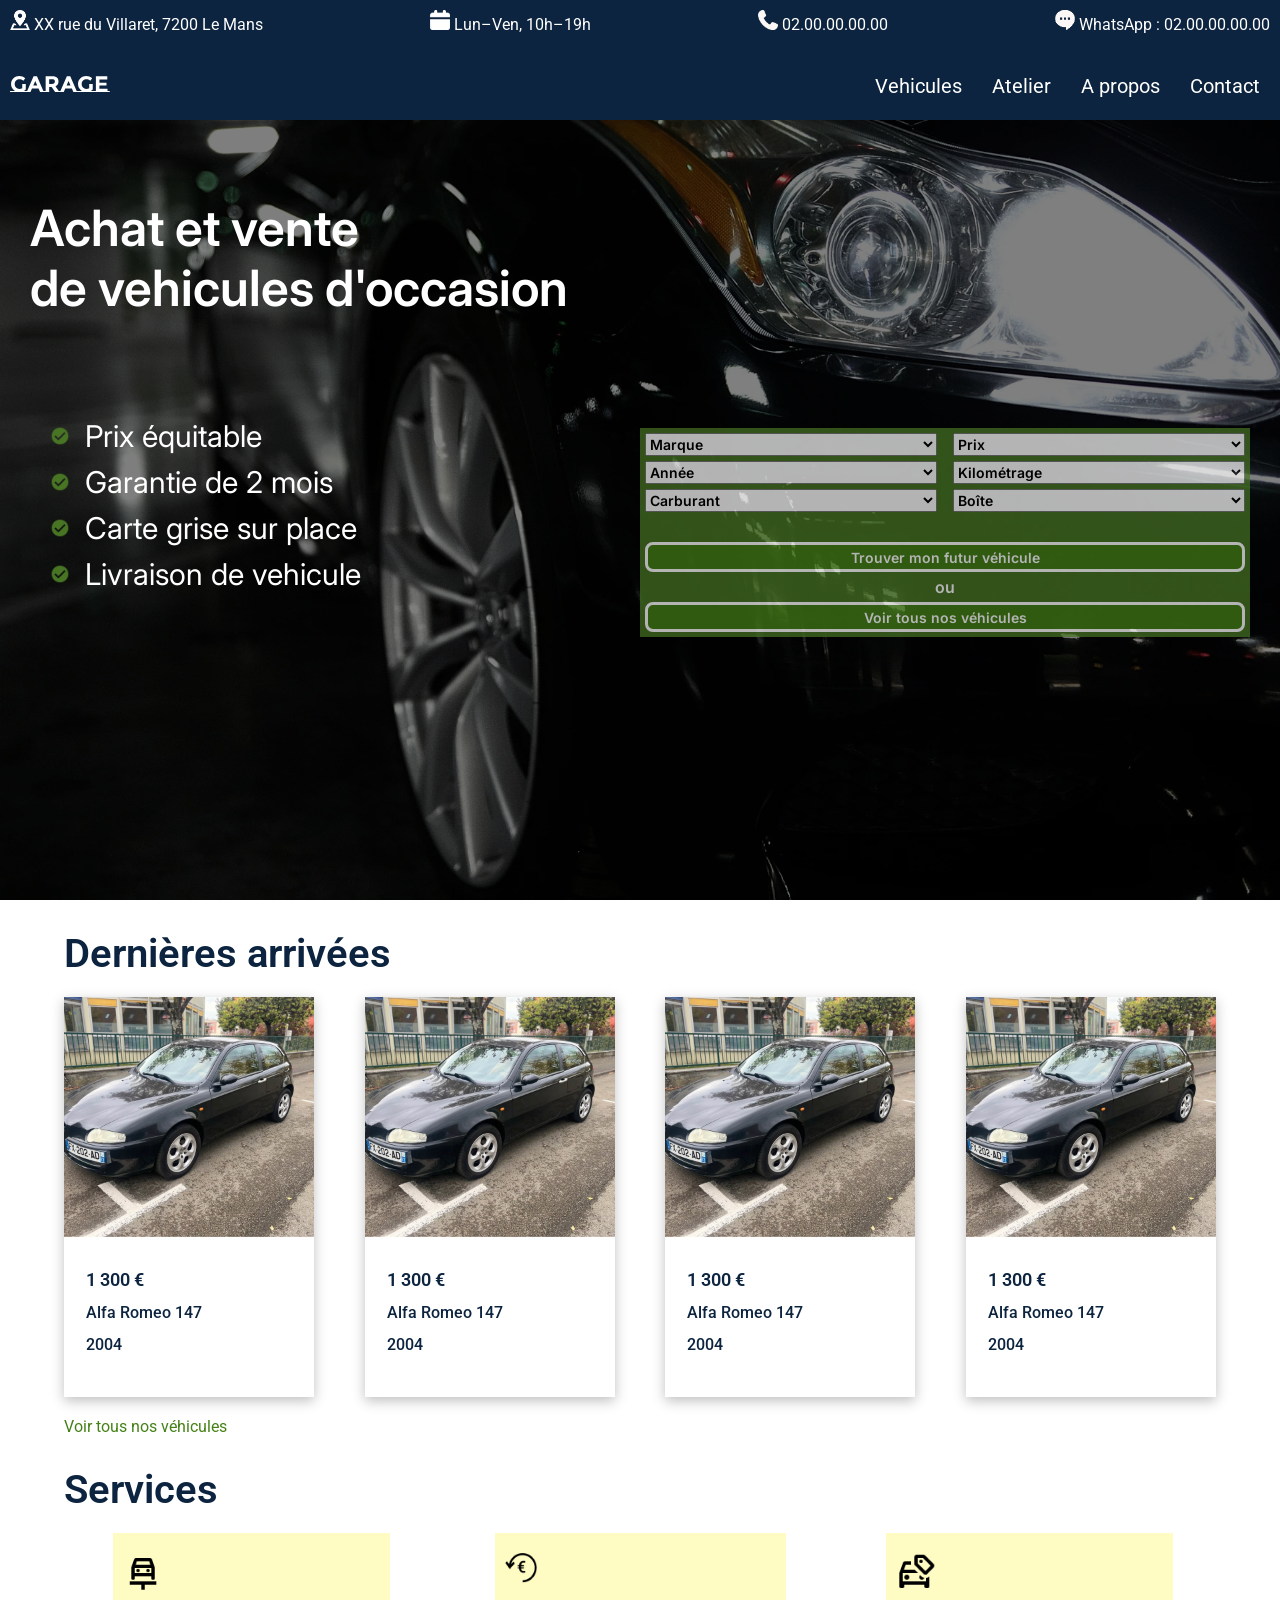
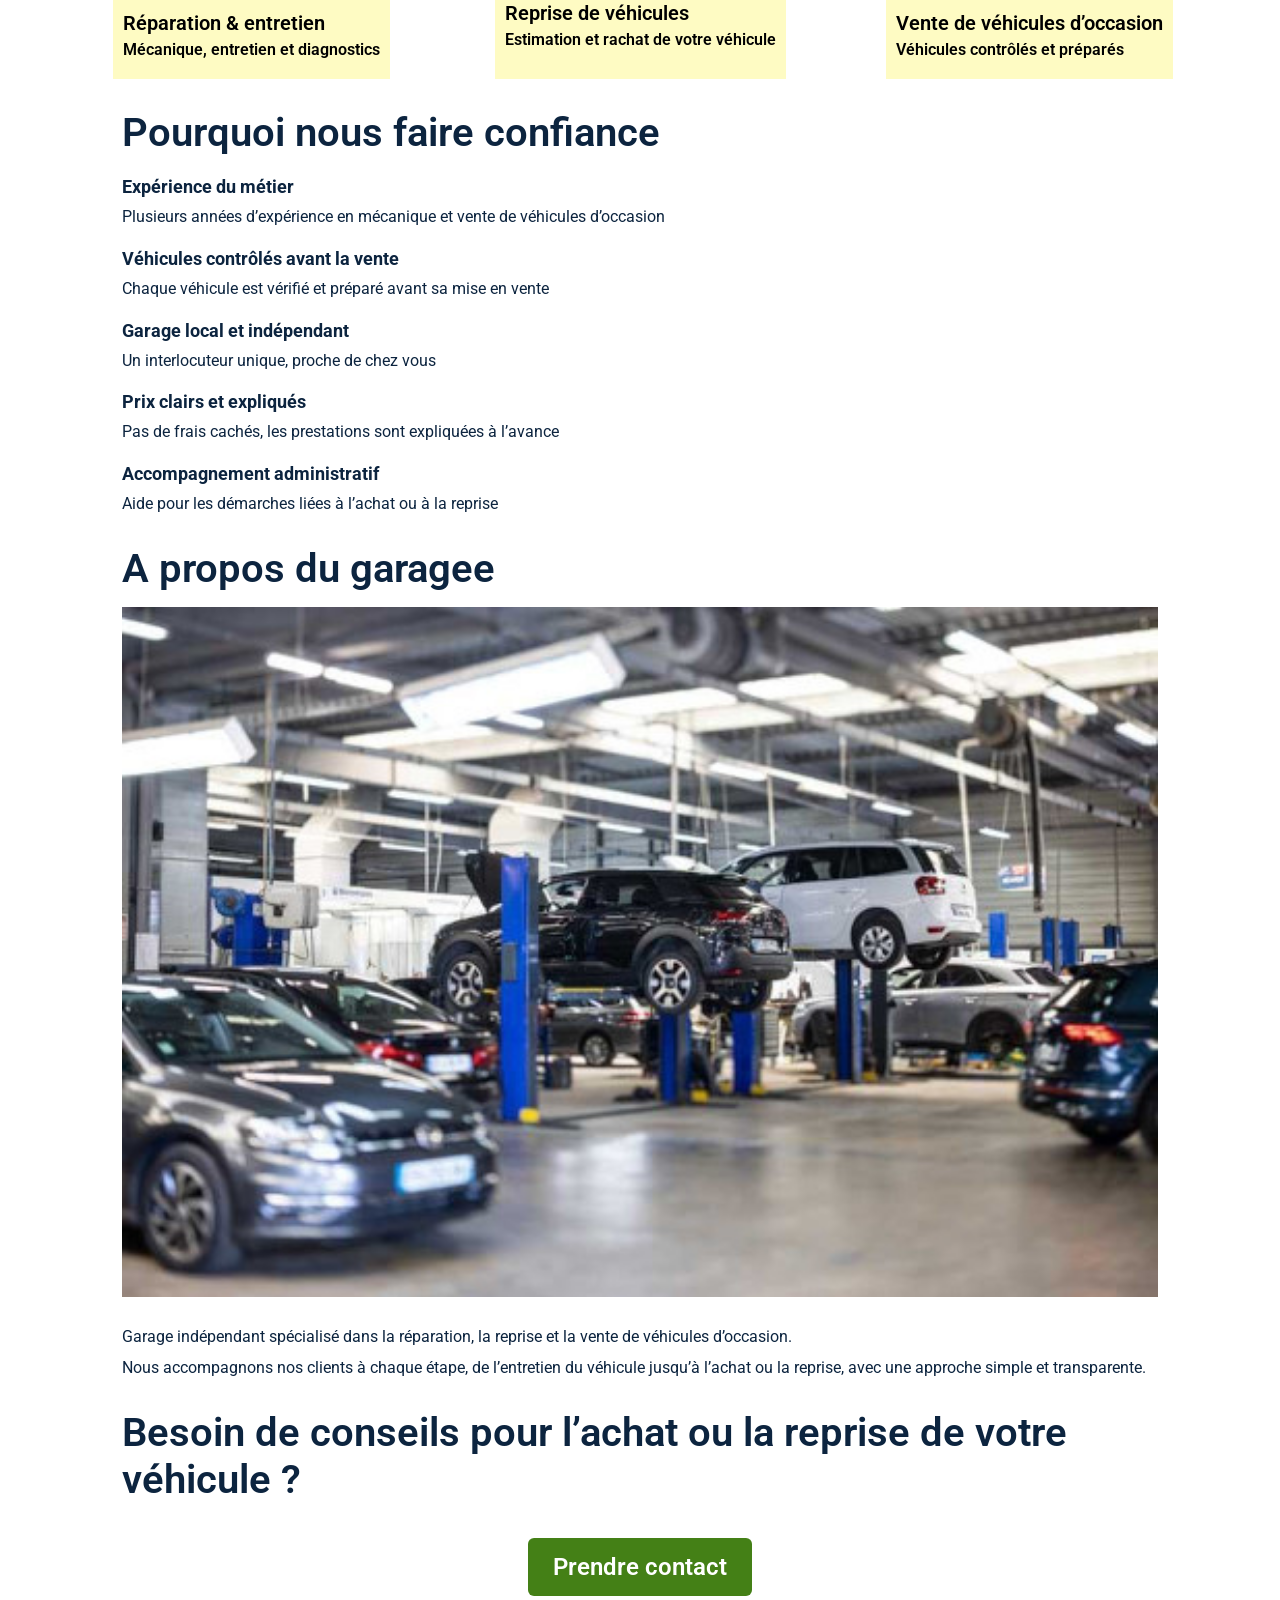
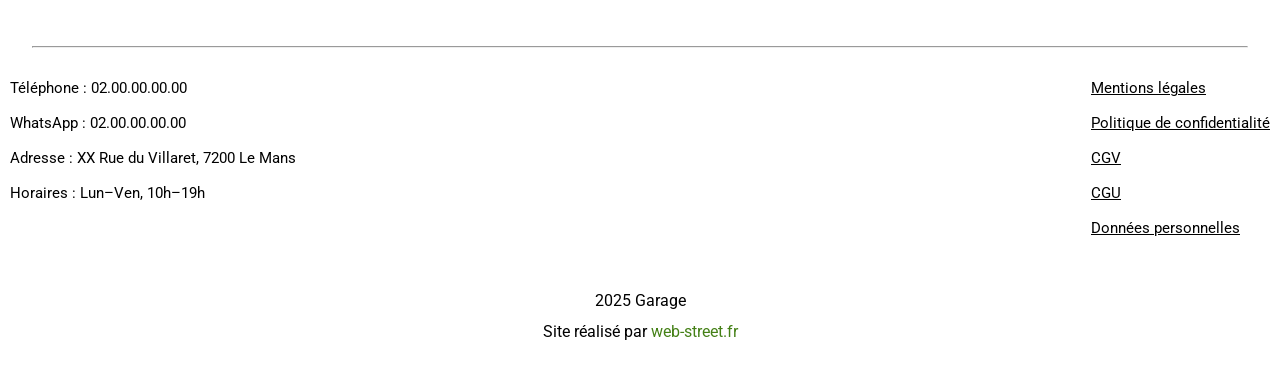
==== commit 235ccef5: "Add files via upload" ====
--- a/index.html
+++ b/index.html
@@ -28,7 +28,7 @@
                     <span class="header__text" id="address-text">XX rue du Villaret, 7200 Le Mans</span>
                 </div>
                 <div>
-                    <img src="assets/img/icons/calendar-solid-full.svg" alt="calendrier icon" class="header__icon"
+                    <img src="assets/img/icons/calendar-solid-full.png" alt="calendrier icon" class="header__icon"
                         id="calendar">
                     <span class="header__text" id="calendar-text"> Lun–Ven, 10h–19h</span>
                 </div>
@@ -42,7 +42,6 @@
                 </div>
             </div>
             <div class="header__menu-line">
-
                 <div class="header__logo">
                     <img class="header__logo-icon" src="assets/img/icons/logo.svg" alt="logo">
                 </div>
@@ -52,12 +51,12 @@
                     <span class="header__burger-bar" id="header__burger-bar-3"></span>
                 </div>
                 <nav class="header__menu">
-                    <list class="header__menu-list">
-                        <li class="header__menu-item"><a href="" class="header__menu-link">Vehicules</a></li>
-                        <li class="header__menu-item"><a href="" class="header__menu-link">Atelier</a></li>
-                        <li class="header__menu-item"><a href="" class="header__menu-link">A propos</a></li>
+                    <ul class="header__menu-list">
+                        <li class="header__menu-item"><a href="#cars" class="header__menu-link">Vehicules</a></li>
+                        <li class="header__menu-item"><a href="#services" class="header__menu-link">Atelier</a></li>
+                        <li class="header__menu-item"><a href="#about" class="header__menu-link">A propos</a></li>
                         <li class="header__menu-item"><a href="" class="header__menu-link">Contact</a></li>
-                    </list>
+                    </ul>
                 </nav>
             </div>
         </header>
@@ -74,23 +73,27 @@
                     </div>
                     <div class="hero__items">
                         <div>
-                            <div class="hero__item">
-                                <img src="assets/img/icons/Ok.svg" alt="OK">
-                                Prix ​​équitable
-                            </div>
-                            <div class="hero__item">
-                                <img src="assets/img/icons/Ok.svg" alt="OK">
-                                Garantie de 2 mois
+                            <div>
+                                <div class="hero__item">
+                                    <img src="assets/img/icons/Ok.svg" alt="OK">
+                                    Prix ​​équitable
+                                </div>
+                                <div class="hero__item">
+                                    <img src="assets/img/icons/Ok.svg" alt="OK">
+                                    Garantie de 2 mois
+                                </div>
                             </div>
                         </div>
                         <div>
-                            <div class="hero__item">
-                                <img src="assets/img/icons/Ok.svg" alt="OK">
-                                Carte grise sur place
-                            </div>
-                            <div class="hero__item">
-                                <img src="assets/img/icons/Ok.svg" alt="OK">
-                                Livraison de vehicule
+                            <div>
+                                <div class="hero__item">
+                                    <img src="assets/img/icons/Ok.svg" alt="OK">
+                                    Carte grise sur place
+                                </div>
+                                <div class="hero__item">
+                                    <img src="assets/img/icons/Ok.svg" alt="OK">
+                                    Livraison de vehicule
+                                </div>
                             </div>
                         </div>
                     </div>
@@ -134,7 +137,7 @@
                                 <option value="2020">2020 et avant</option>
                                 <option value="2021">2021 et plus</option>
                             </select>
-                            <label for="year" class="visually-hidden"></label>
+                            <label for="mileage" class="visually-hidden"></label>
                             <select name="mileage" id="mileage" class="hero__input">
                                 <option value="">Kilométrage</option>
                                 <option value="50000">50 000 km et moins</option>
@@ -147,7 +150,7 @@
                             </select>
                         </div>
                         <div class="hero__row">
-                            <label for="year" class="visually-hidden"></label>
+                            <label for="fuel" class="visually-hidden"></label>
                             <select name="fuel" id="fuel" class="hero__input">
                                 <option value="">Carburant</option>
                                 <option value="essence">Essence</option>
@@ -155,7 +158,7 @@
                                 <option value="hybride">Hybride</option>
                                 <option value="electrique">Électrique</option>
                             </select>
-                            <label for="year" class="visually-hidden"></label>
+                            <label for="gearbo" class="visually-hidden"></label>
                             <select name="gearbox" id="gearbox" class="hero__input">
                                 <option value="">Boîte</option>
                                 <option value="manuelle">Manuelle</option>
@@ -176,7 +179,7 @@
             </div>
         </div>
 
-        <section class="cars">
+        <section class="cars" id="cars">
             <h2>Dernières arrivées</h2>
             <div class="cars__card-container">
                 <div class="cars__card">
@@ -247,7 +250,7 @@
             <a href="#">Voir tous nos véhicules</a>
         </section>
 
-        <section class="services">
+        <section class="services" id="services">
             <h2>Services</h2>
             <div class="services__cards-container">
                 <div class="services__card">
@@ -270,7 +273,7 @@
                     </span>
                 </div>
                 <div class="services__card">
-                    <img src="assets/img/icons/Car tag.png" id="Services__card-icon1" alt="reparation de vevicule icon">
+                    <img src="assets/img/icons/Car tag.png" id="Services__card-icon3" alt="reparation de vevicule icon">
                     <span class="services__card-title">
                         Vente de véhicules d’occasion
                     </span>
@@ -292,7 +295,7 @@
                 <h4>Accompagnement administratif</h4>
                 <p>Aide pour les démarches liées à l’achat ou à la reprise</p>
             </section>
-            <section class="about">
+            <section class="about" id="about">
                 <h2>A propos du garagee</h2>
                 <div class="about__img">
                     <img src="assets/img/content/garage.jpg" alt="garage">
--- a/assets/styles/style.css
+++ b/assets/styles/style.css
@@ -6,11 +6,13 @@
 @import "layout/wrapper.css";
 @import "layout/grid.css";
 
+@import "components/atelier.css";
 @import "components/header.css";
 @import "components/footer.css";
 @import "components/hero.css";
 @import "components/cars.css";
 @import "components/services.css";
+@import "components/search.css";
 @import "components/buttons.css";
 @import "components/form-controls.css";
 
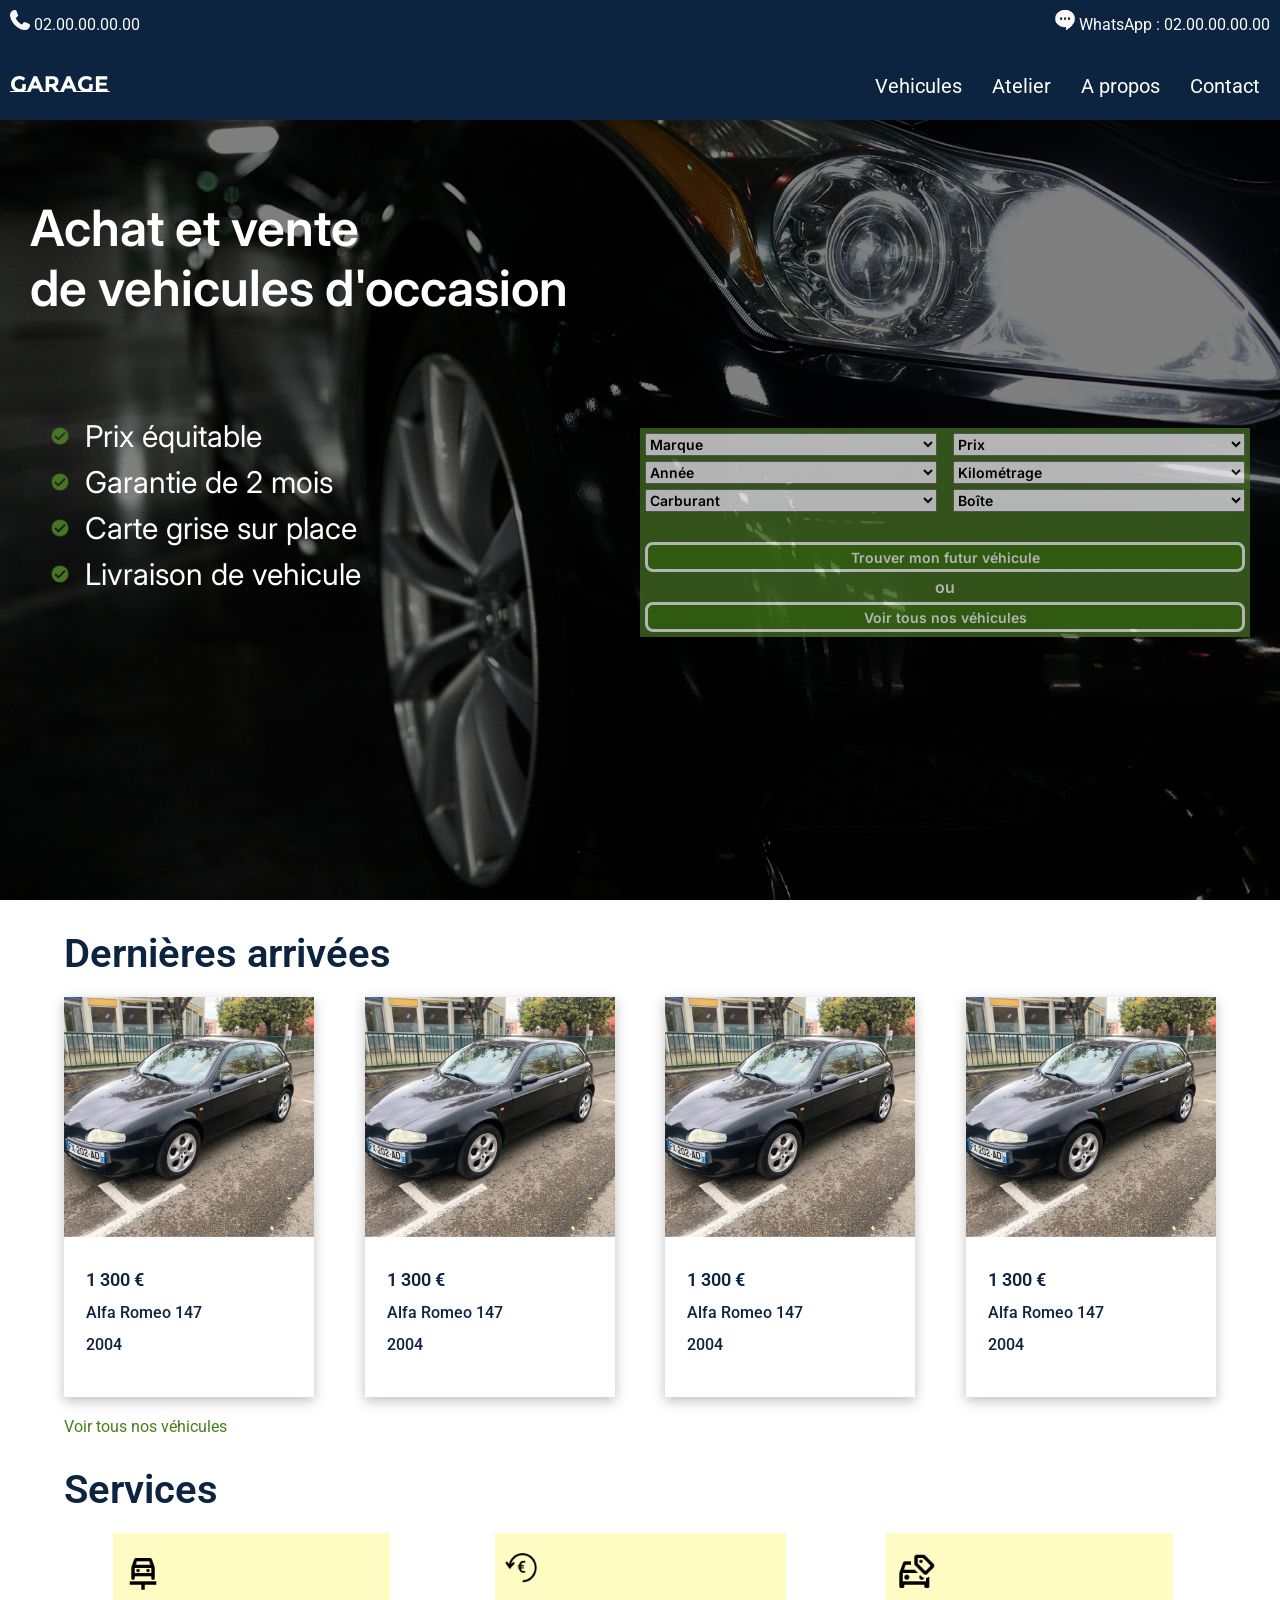
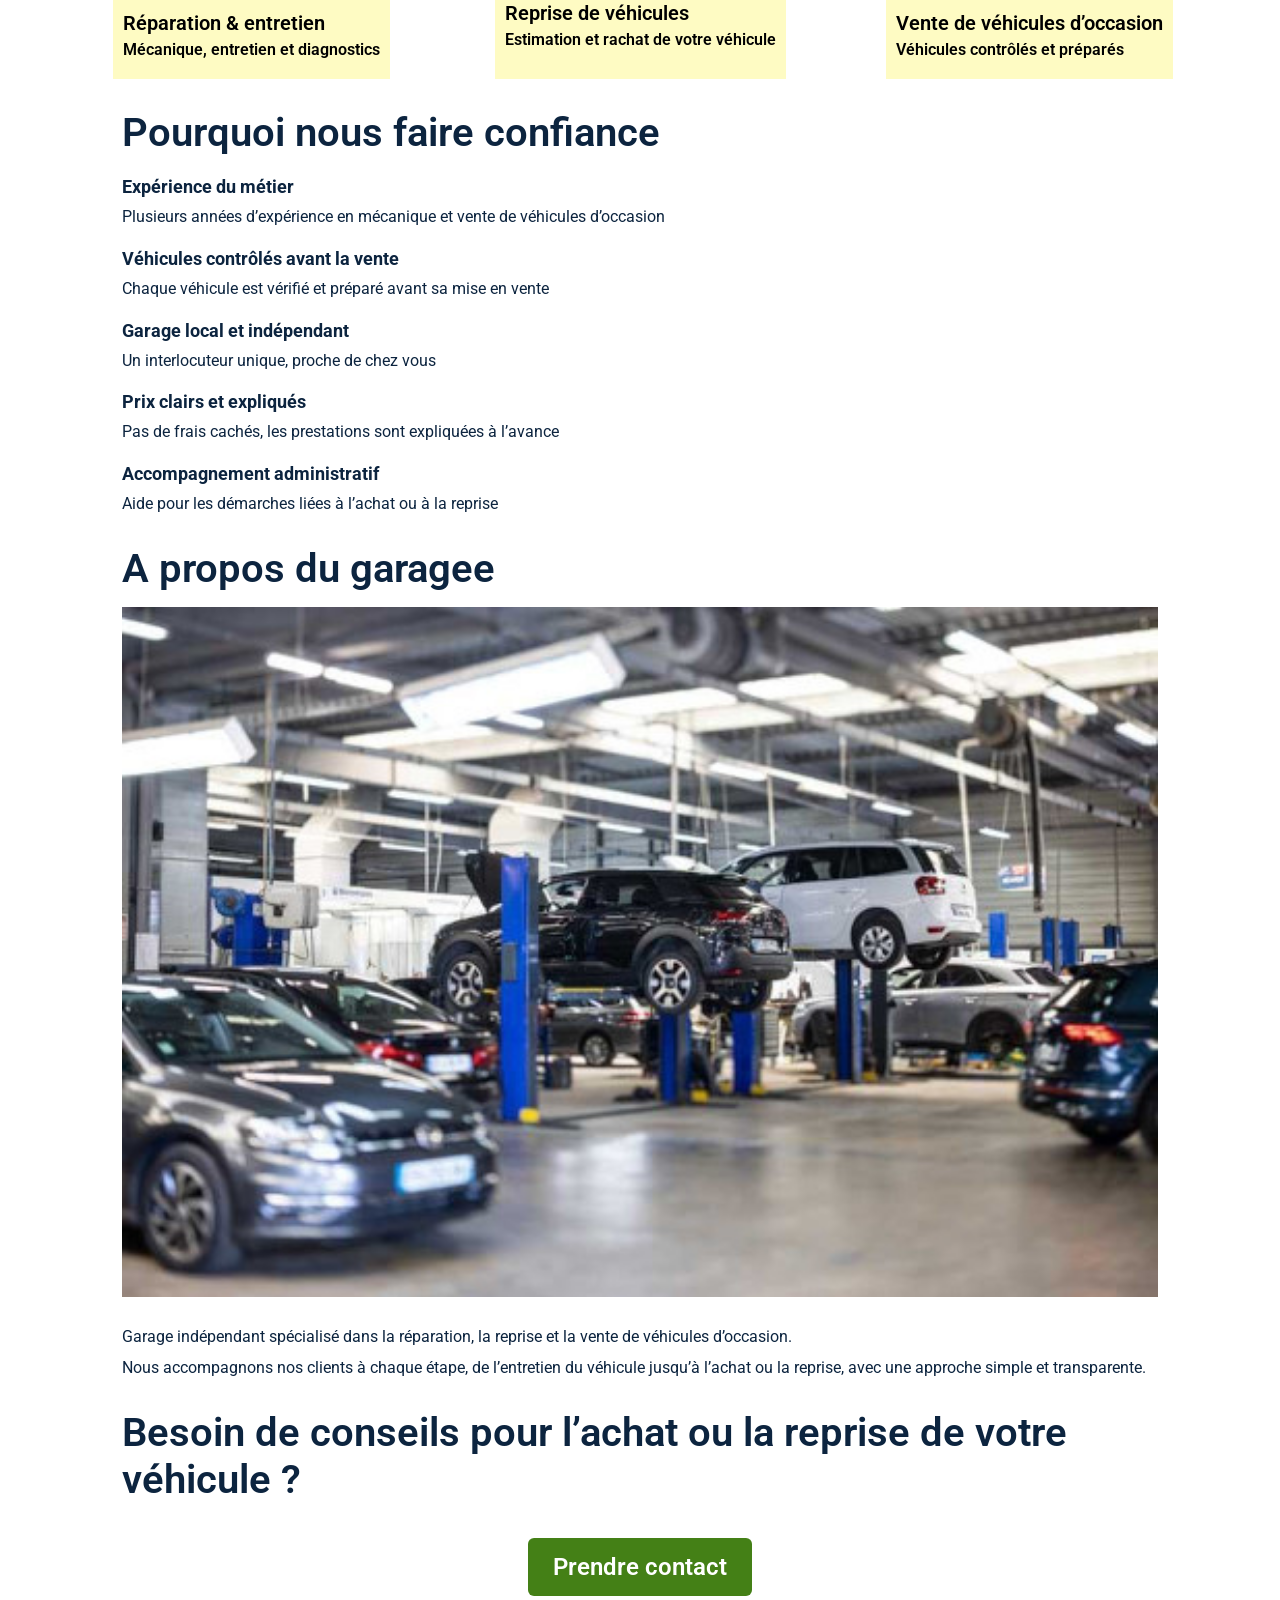
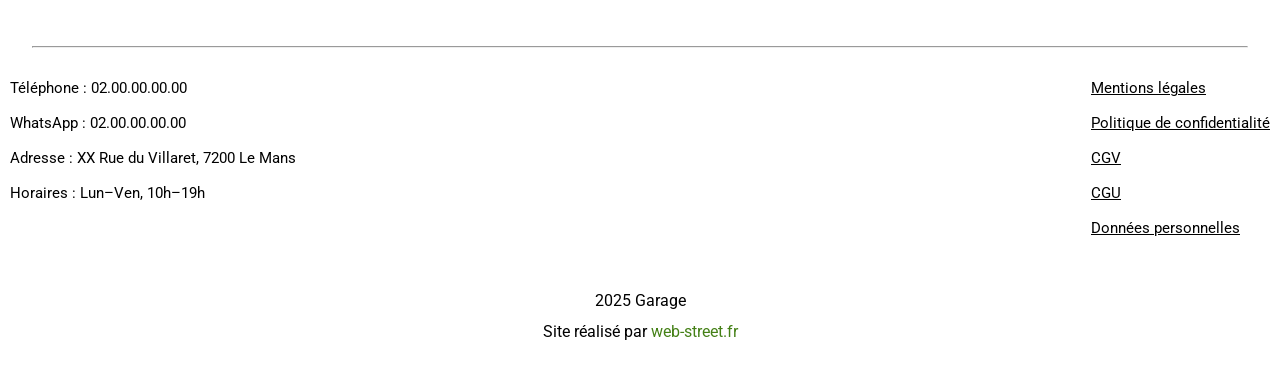
==== commit f5baed5d: "Add files via upload" ====
--- a/index.html
+++ b/index.html
@@ -23,22 +23,22 @@
     <div class="wrapper">
         <header class="header" id="main-header">
             <div class="header__contacts-line">
-                <div>
+                <div class="header__contact header__contact-address">
                     <img src="assets/img/icons/Address.png" alt="adresse icon" class="header__icon" id="address">
-                    <span class="header__text" id="address-text">XX rue du Villaret, 7200 Le Mans</span>
-                </div>
-                <div>
+                    <span class="header__text">XX rue du Villaret, 7200 Le Mans</span>
+                </div>
+                <div class="header__contact header__contact-calendar">
                     <img src="assets/img/icons/calendar-solid-full.png" alt="calendrier icon" class="header__icon"
                         id="calendar">
-                    <span class="header__text" id="calendar-text"> Lun–Ven, 10h–19h</span>
-                </div>
-                <div>
+                    <span class="header__text"> Lun–Ven, 10h–19h</span>
+                </div>
+                <div class="header__contact header__contact-phone">
                     <img src="assets/img/icons/phone-white.png" alt="téléphone_icon" class="header__icon">
                     <span class="header__text">02.00.00.00.00</span>
                 </div>
-                <div>
-                    <img src="assets/img/icons/Chat Bubble_white.png" alt="whatswpp tchat icon" class="header__icon">
-                    <span class="header__text"><span id="whatsapp__text">WhatsApp : </span>02.00.00.00.00</span>
+                <div class="header__contact header__contact-whatsapp">
+                    <img src="assets/img/icons/Chat Bubble_white.png" alt="whatsapp tchat icon" class="header__icon">
+                    <span class="header__text">WhatsApp : 02.00.00.00.00</span>
                 </div>
             </div>
             <div class="header__menu-line">
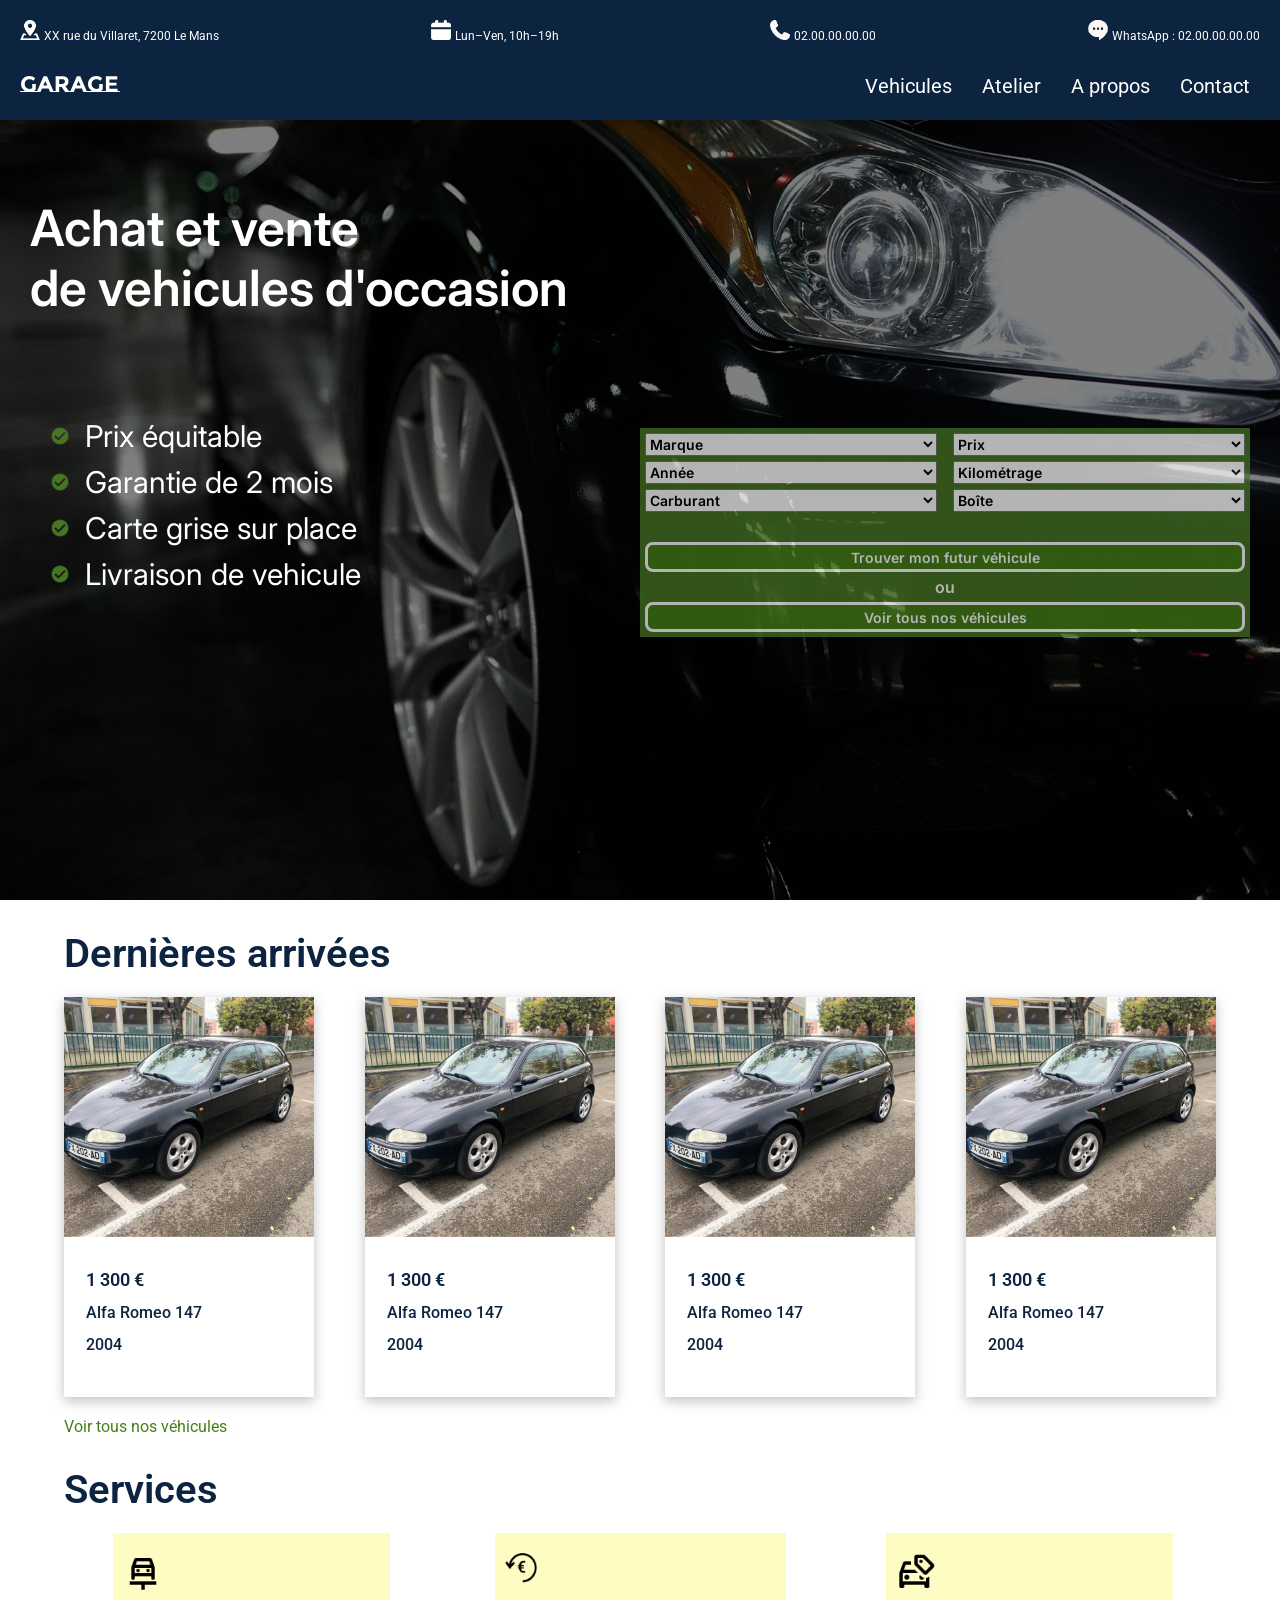
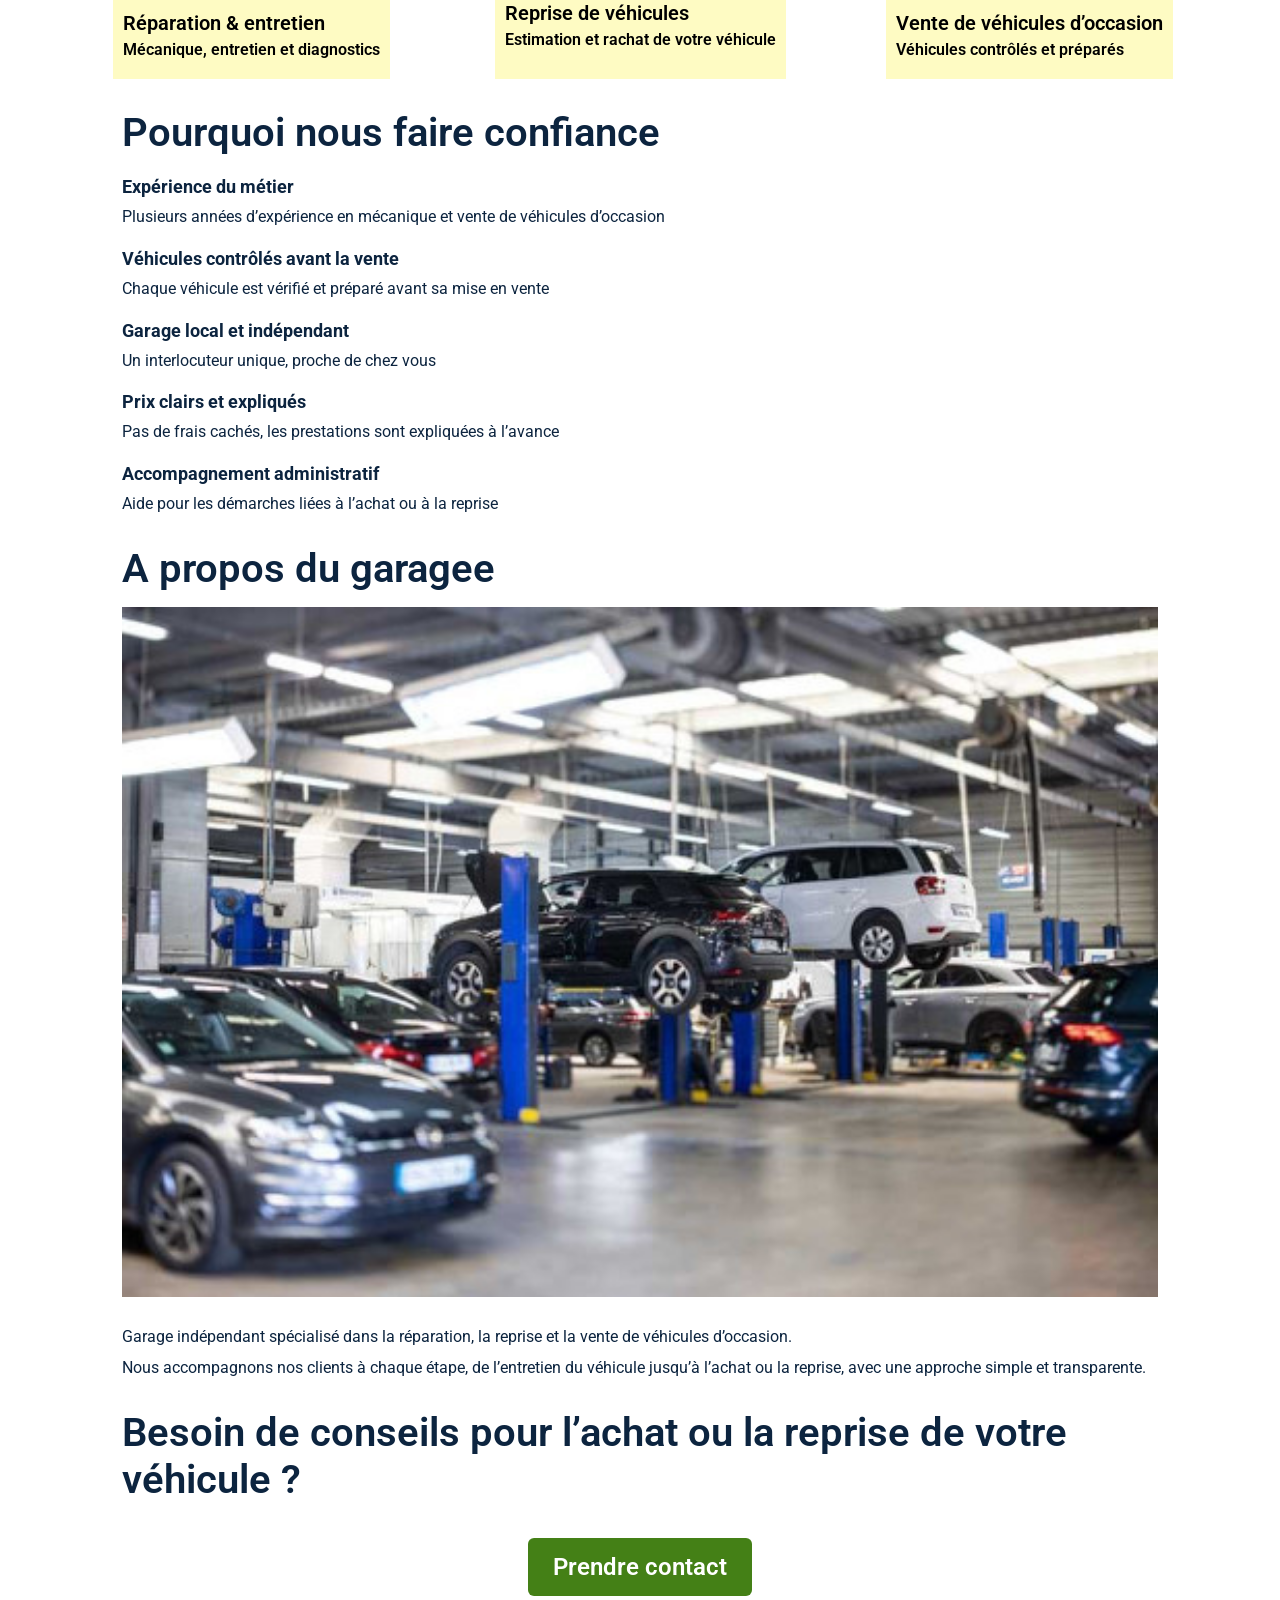
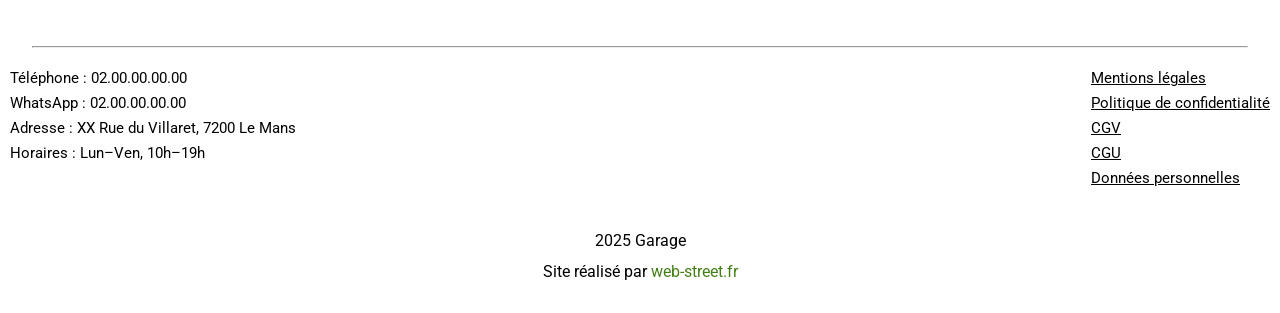
==== commit adae87df: "Add files via upload" ====
--- a/index.html
+++ b/index.html
@@ -52,7 +52,7 @@
                 </div>
                 <nav class="header__menu">
                     <ul class="header__menu-list">
-                        <li class="header__menu-item"><a href="#cars" class="header__menu-link">Vehicules</a></li>
+                        <li class="header__menu-item"><a href="cars.html" class="header__menu-link">Vehicules</a></li>
                         <li class="header__menu-item"><a href="#services" class="header__menu-link">Atelier</a></li>
                         <li class="header__menu-item"><a href="#about" class="header__menu-link">A propos</a></li>
                         <li class="header__menu-item"><a href="" class="header__menu-link">Contact</a></li>
@@ -247,7 +247,7 @@
                     </div>
                 </div>
             </div>
-            <a href="#">Voir tous nos véhicules</a>
+            <a href="cars.html">Voir tous nos véhicules</a>
         </section>
 
         <section class="services" id="services">
